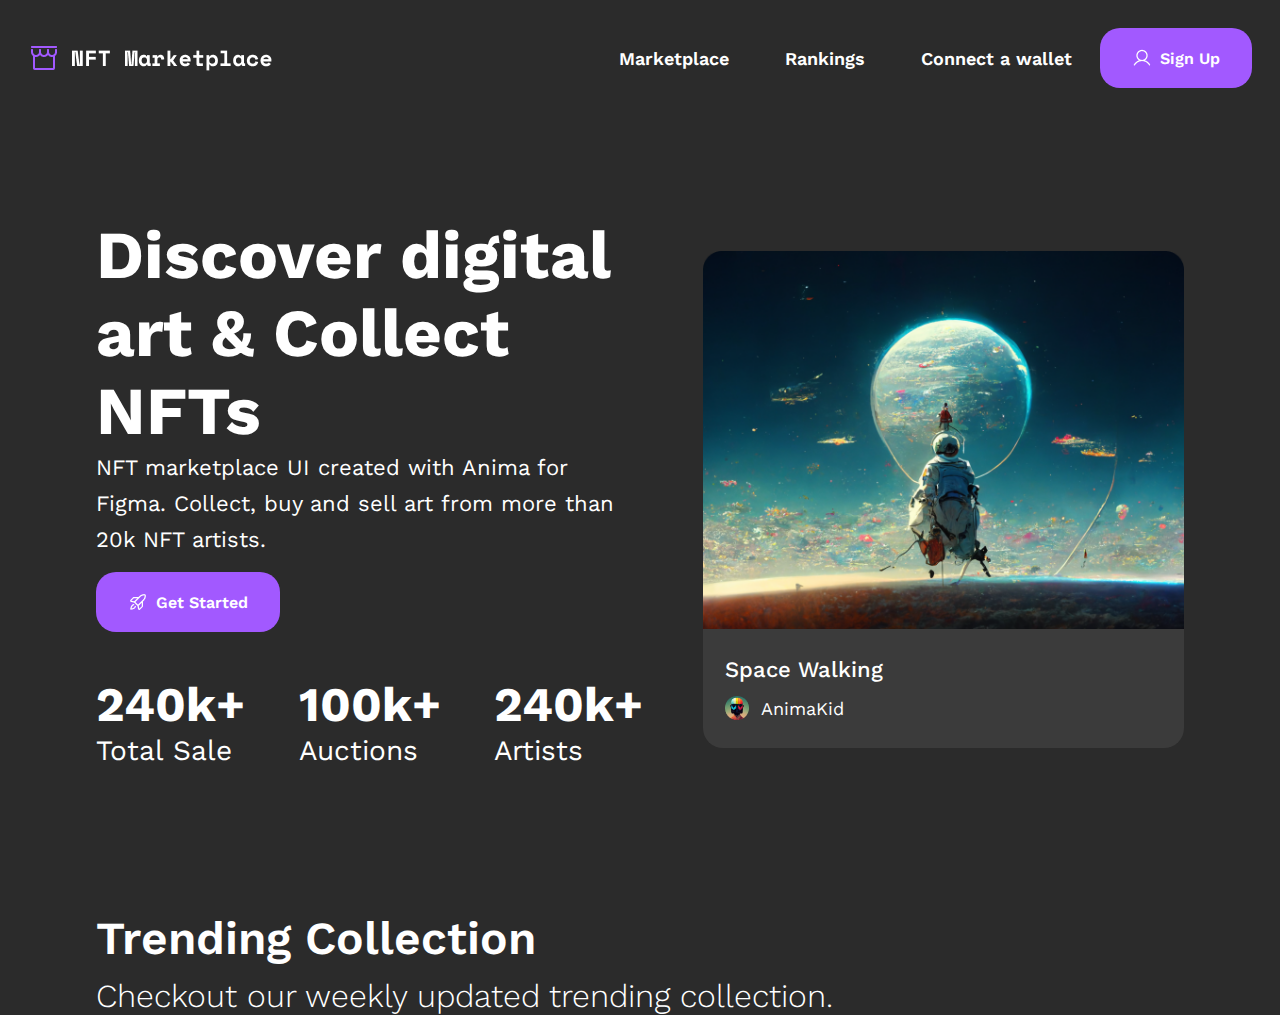
==== index.html @ bef50748 "Add files via upload" ====
<!DOCTYPE html>
<html lang="en">
  <head>
    <meta charset="UTF-8" />
    <meta name="viewport" content="width=device-width, initial-scale=1.0" />
    <link rel="stylesheet" href="style.css" />
    <title>MintMarket</title>
  </head>
  <body>
    <header class="header">
      <img src="./assets/logo.png" alt="logo" />

      <nav>
        <ul>
          <li>Marketplace</li>
          <li>Rankings</li>
          <li>Connect a wallet</li>
          <button><img src="./assets/User.png" alt="" /> Sign Up</button>
        </ul>
      </nav>
    </header>

    <main>
      <section>
        <div class="hero">
          <div class="left">
            <h1>Discover digital art & Collect NFTs</h1>
            <p>
              NFT marketplace UI created with Anima for Figma. Collect, buy and
              sell art from more than 20k NFT artists.
            </p>
            <button class="btn">
              <img src="./assets/RocketLaunch.png" alt="RocketLaunch" /> Get
              Started
            </button>

            <div class="hero-info">
              <div>
                <h4 class="count">240k+</h4>
                <p>Total Sale</p>
              </div>
              <div>
                <h4 class="count">100k+</h4>
                <p>Auctions</p>
              </div>
              <div>
                <h4 class="count">240k+</h4>
                <p>Artists</p>
              </div>
            </div>
          </div>
          <div class="right">
            <img src="./assets/hero-home.png" alt="hero-home" />
            <div class="bio">
              <p>Space Walking</p>
              <div>
                <img src="./assets/avatar-hero.png" alt="img-avatar" /> AnimaKid
              </div>
            </div>
          </div>
        </div>
      </section>

<section class="collection">
    <h2>Trending Collection</h2>
    <p>Checkout our weekly updated trending collection.</p>
</section>

    </main>
  </body>
</html>
---- style.css ----
@import url('https://fonts.googleapis.com/css2?family=Work+Sans:ital,wght@0,100..900;1,100..900&display=swap');

:root {
    --pri-color: #A259FF;
    --white-color: #fff;
    --blur-back: #3B3B3B;
}

* {
    margin: 0;
    padding: 0;
    box-sizing: border-box;
    font-family: "Work Sans", sans-serif;
    color: #fff;
}

body {
    background-color: #2B2B2B;
    display: flex;
    align-items: center;
    flex-direction: column;
}

header {
    padding: 28px;
    width: 100%;
    color: white;
    display: flex;
    justify-content: space-between;
}

header img {

    object-fit: contain;
}

header ul {
    width: 100%;
    display: flex;
    align-items: center;
}

header li {
    list-style: none;
    display: inline;
    margin: 0 28px;
    font-size: 18px;
    font-weight: 600;
    cursor: pointer;
    transition: all 0.3s ease;
}

header li:hover {
    color: var(--pri-color);
}

header button {
    background-color: var(--pri-color);
    color: var(--white-color);
    width: 152px;
    height: 60px;
    border: none;
    outline: none;
    border-radius: 20px;
    display: flex;
    justify-content: center;
    align-items: center;
    gap: 8px;
    font-size: 16px;
    font-weight: 600;
    cursor: pointer;
    transition: all 0.3s ease-in;
}

header button:hover {
    background-color: #8933fa;
}

main {
    margin-top: 100px;
    display: flex;
    justify-content: center;
    flex-direction: column;
    align-items: center;
    max-width: 85%;
}

main .hero {
    display: flex;
    justify-content: space-between;
    align-items: center;
    gap: 18px;
    width: 100%;
    margin-bottom: 24px;
}

main .hero .left {
    width: 50%;
}

main .hero .left h1 {
    font-size: 67px;
}

main .hero .left p {
    font-size: 22px;
    line-height: 36px;
    margin-bottom: 14px;
    font-weight: 400;
}

main .hero .left .hero-info {
    margin-top: 44px;
    display: flex;
    justify-content: start;
    gap: 10%;
}

main .hero .left .hero-info .count {
    font-size: 48px;
}

main .hero .left .hero-info p {
    font-size: 28px;
}

main .hero .right {
    width: 50%;
    display: flex;
    align-items: end;
    flex-direction: column;
}

main .hero .right .bio {
    gap: 12px;
    font-size: 22px;
    font-weight: 500;
    background-color: var(--blur-back);
    width: 90%;
    padding: 28px 22px;
    border-bottom-left-radius: 20px;
    border-bottom-right-radius: 20px;
    height: fit-content;
}

main .hero .right .bio div {
    margin-top: 14px;
    display: flex;
    align-items: center;
    gap: 12px;
    font-size: 18px;
    font-weight: normal;
}

main .hero .right .bio div img {
    width: 24px;
}

main .hero .right img {
    width: 90%;
}


.collection {
    margin-top: 6.5rem;
    text-align: start;
    width: 100%;
}

.collection h2 {
    font-size: 46px;
    margin-bottom: 12px;
    font-weight: 600;
}

.collection p {
    font-size: 32px;
    font-weight: 300;
}

/* common  */

.btn {
    background-color: var(--pri-color);
    color: var(--white-color);
    font-size: 16px;
    font-weight: 600;
    width: 184px;
    height: 60px;
    border: none;
    outline: none;
    border-radius: 20px;
    display: flex;
    justify-content: center;
    align-items: center;
    gap: 8px;
    cursor: pointer;
    transition: all 0.3s ease;
}

.btn:hover {
    background-color: #8933fa;
    scale: 1.1;
}
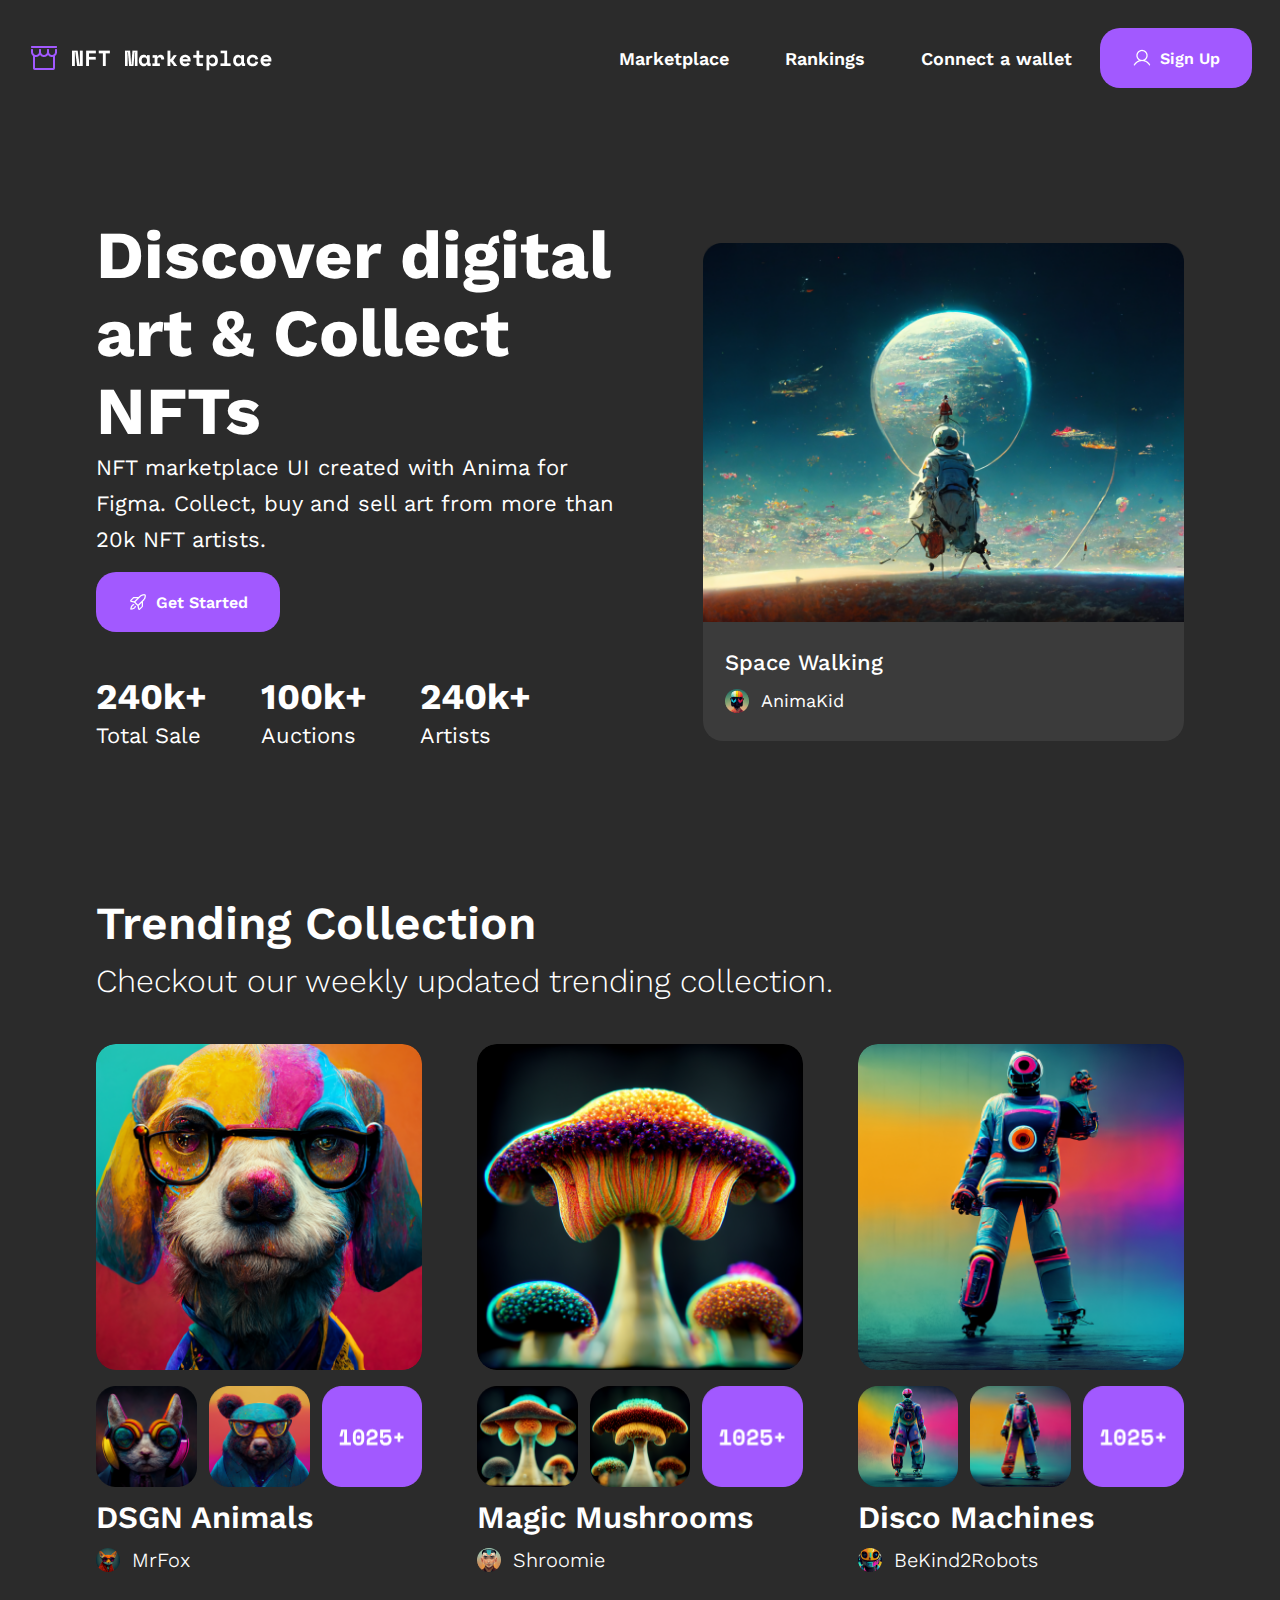
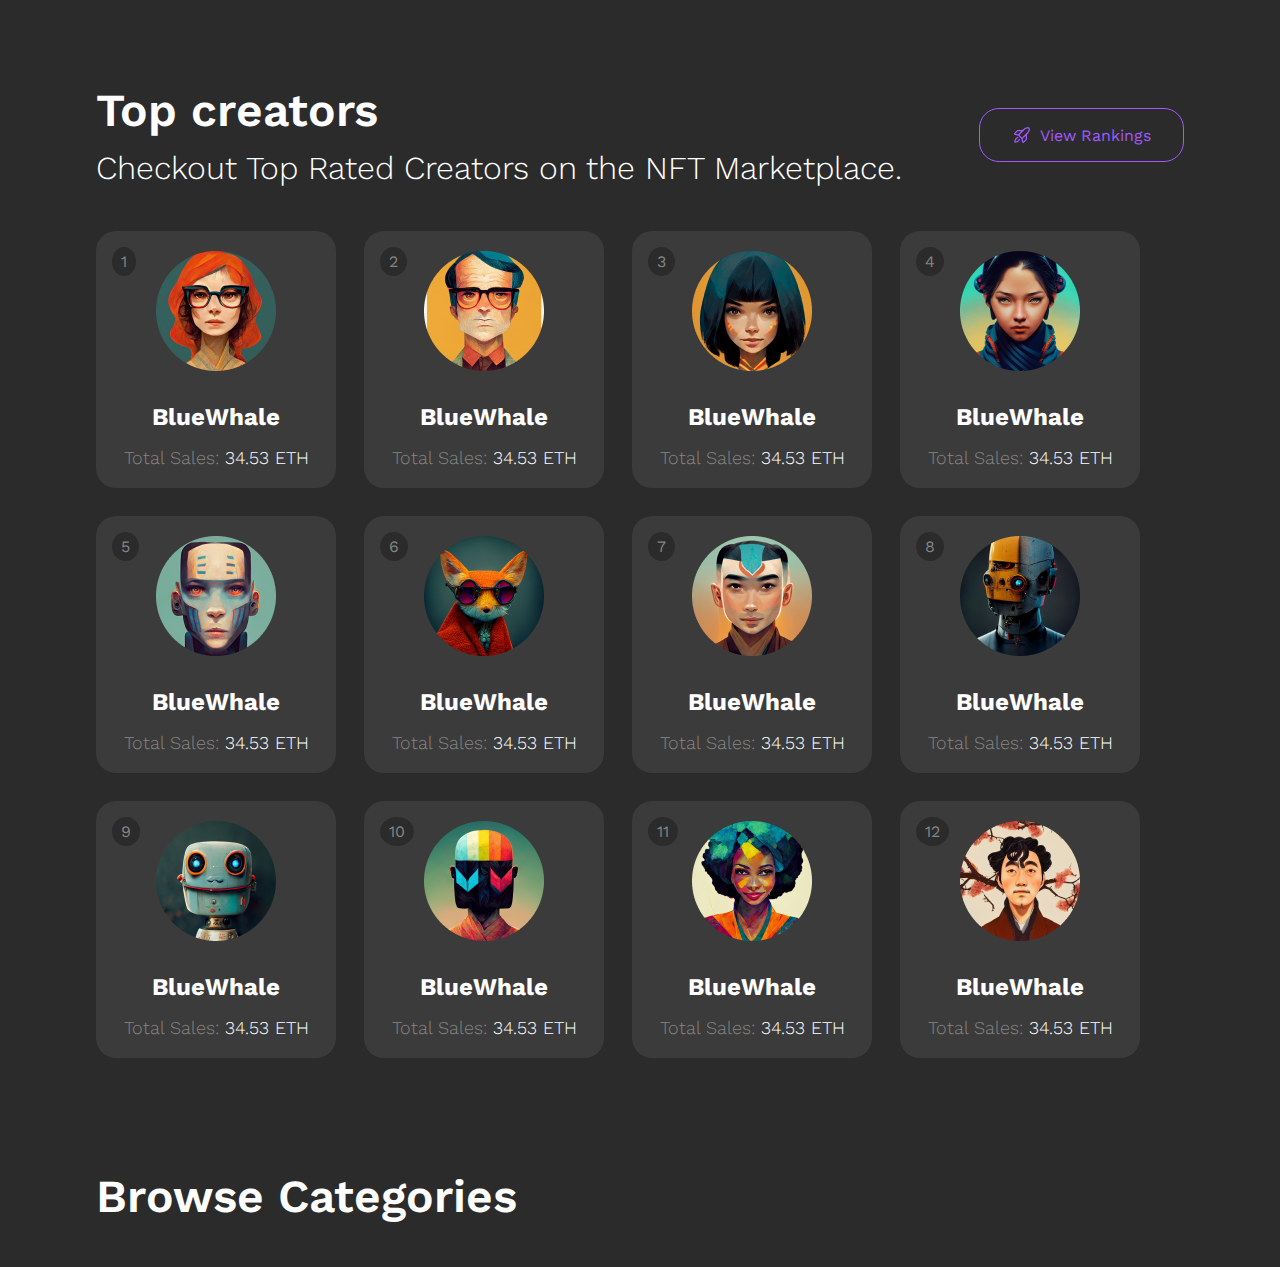
==== commit 5a93eb0b: "add js" ====
--- a/index.html
+++ b/index.html
@@ -1,71 +1,165 @@
 <!DOCTYPE html>
 <html lang="en">
-  <head>
-    <meta charset="UTF-8" />
-    <meta name="viewport" content="width=device-width, initial-scale=1.0" />
-    <link rel="stylesheet" href="style.css" />
-    <title>MintMarket</title>
-  </head>
-  <body>
-    <header class="header">
-      <img src="./assets/logo.png" alt="logo" />
 
-      <nav>
-        <ul>
-          <li>Marketplace</li>
-          <li>Rankings</li>
-          <li>Connect a wallet</li>
-          <button><img src="./assets/User.png" alt="" /> Sign Up</button>
-        </ul>
-      </nav>
-    </header>
+<head>
+  <meta charset="UTF-8" />
+  <meta name="viewport" content="width=device-width, initial-scale=1.0" />
+  <link rel="stylesheet" href="style.css" />
+  <title>MintMarket</title>
+</head>
 
-    <main>
-      <section>
-        <div class="hero">
-          <div class="left">
-            <h1>Discover digital art & Collect NFTs</h1>
-            <p>
-              NFT marketplace UI created with Anima for Figma. Collect, buy and
-              sell art from more than 20k NFT artists.
-            </p>
-            <button class="btn">
-              <img src="./assets/RocketLaunch.png" alt="RocketLaunch" /> Get
-              Started
-            </button>
+<body>
+  <header class="header">
+    <img src="./assets/logo.png" alt="logo" />
 
-            <div class="hero-info">
-              <div>
-                <h4 class="count">240k+</h4>
-                <p>Total Sale</p>
-              </div>
-              <div>
-                <h4 class="count">100k+</h4>
-                <p>Auctions</p>
-              </div>
-              <div>
-                <h4 class="count">240k+</h4>
-                <p>Artists</p>
-              </div>
+    <nav>
+      <ul>
+        <li>Marketplace</li>
+        <li>Rankings</li>
+        <li>Connect a wallet</li>
+        <button><img src="./assets/User.png" alt="" /> Sign Up</button>
+      </ul>
+    </nav>
+  </header>
+
+  <main>
+    <section>
+      <div class="hero">
+        <div class="left">
+          <h1>Discover digital art & Collect NFTs</h1>
+          <p>
+            NFT marketplace UI created with Anima for Figma. Collect, buy and
+            sell art from more than 20k NFT artists.
+          </p>
+          <button class="btn">
+            <img src="./assets/RocketLaunch.png" alt="RocketLaunch" /> Get
+            Started
+          </button>
+
+          <div class="hero-info">
+            <div>
+              <h4 class="count">240k+</h4>
+              <p>Total Sale</p>
             </div>
-          </div>
-          <div class="right">
-            <img src="./assets/hero-home.png" alt="hero-home" />
-            <div class="bio">
-              <p>Space Walking</p>
-              <div>
-                <img src="./assets/avatar-hero.png" alt="img-avatar" /> AnimaKid
-              </div>
+            <div>
+              <h4 class="count">100k+</h4>
+              <p>Auctions</p>
+            </div>
+            <div>
+              <h4 class="count">240k+</h4>
+              <p>Artists</p>
             </div>
           </div>
         </div>
-      </section>
+        <div class="right">
+          <img src="./assets/hero-home.png" alt="hero-home" />
+          <div class="bio">
+            <p>Space Walking</p>
+            <div>
+              <img src="./assets/avatar-hero.png" alt="img-avatar" /> AnimaKid
+            </div>
+          </div>
+        </div>
+      </div>
+    </section>
 
-<section class="collection">
-    <h2>Trending Collection</h2>
-    <p>Checkout our weekly updated trending collection.</p>
-</section>
+    <section class="collection">
+      <h2>Trending Collection</h2>
+      <p>Checkout our weekly updated trending collection.</p>
 
-    </main>
-  </body>
-</html>
+      <div class="trending-collections">
+        <div class="myData">
+          <div>
+            <img src="./assets/collection-1.png" alt="collection-1" class="mainImg" />
+          </div>
+          <div class="sub-collection">
+            <img src="./assets/col-1-1.png" alt="" />
+            <img src="./assets/col-1-2.png" alt="" />
+            <img src="./assets/col-1-3.png" alt="" />
+          </div>
+          <div class="creator">
+            <h2>DSGN Animals</h2>
+            <div class="about">
+              <img src="./assets/col-1-avatar.png" alt="col-avatar">
+              <p>MrFox</p>
+            </div>
+          </div>
+        </div>
+        <div class="myData">
+          <div>
+            <img src="./assets/collection-2.png" alt="collection-2" class="mainImg" />
+          </div>
+          <div class="sub-collection">
+            <img src="./assets/col-2-1.png" alt="" />
+            <img src="./assets/col-2-2.png" alt="" />
+            <img src="./assets/col-1-3.png" alt="" />
+          </div>
+          <div class="creator">
+            <h2>Magic Mushrooms</h2>
+            <div class="about">
+              <img src="./assets/col-2-avatar.png" alt="col-avatar">
+              <p>Shroomie</p>
+            </div>
+          </div>
+        </div>
+        <div class="myData">
+          <div>
+            <img src="./assets/collection-3.png" alt="collection-3" class="mainImg" />
+          </div>
+          <div class="sub-collection">
+            <img src="./assets/col-3-1.png" alt="" />
+            <img src="./assets/col-3-2.png" alt="" />
+            <img src="./assets/col-1-3.png" alt="" />
+          </div>
+          <div class="creator">
+            <h2>Disco Machines</h2>
+            <div class="about">
+              <img src="./assets/col-3-avatar.png" alt="col-avatar">
+              <p>BeKind2Robots</p>
+            </div>
+          </div>
+        </div>
+      </div>
+    </section>
+
+
+    <section class="creators">
+      <div class="top">
+        <div class="left">
+          <h2>Top creators</h2>
+          <p>Checkout Top Rated Creators on the NFT Marketplace.</p>
+        </div>
+        <div class="right">
+          <button class="btn-outlined">
+            <img src="./assets/RocketLaunch-oulined.png" alt="outlined-rocket" class="outlined-rocket">
+            <img src="./assets/RocketLaunch.png" alt="RocketLaunch" class="RocketLaunch" />
+            View Rankings</button>
+        </div>
+      </div>
+
+      <div class="top-creators">
+        <!-- <div class="creator">
+    <img src="./assets/creator-1.png" alt="">
+    <div class="info">
+      <h4>BlueWhale</h4>
+      <p><span>Total Sales:</span> 34.53 ETH</p>
+    </div>
+  </div> -->
+      </div>
+
+      </div>
+
+
+    </section>
+
+    <section class="categories">
+      <h2 class="heading">Browse Categories</h2>
+
+    </section>
+
+
+  </main>
+</body>
+<script src="./script.js"></script>
+
+</html>--- a/style.css
+++ b/style.css
@@ -27,6 +27,10 @@
     color: white;
     display: flex;
     justify-content: space-between;
+    position: sticky;
+    top: 0;
+    background-color: #2B2B2B;
+    z-index: 999;
 }
 
 header img {
@@ -82,7 +86,13 @@
     justify-content: center;
     flex-direction: column;
     align-items: center;
-    max-width: 85%;
+    max-width: 75%;
+}
+
+@media screen and (max-width: 1375px) {
+    main {
+        max-width: 85%;
+    }
 }
 
 main .hero {
@@ -116,12 +126,30 @@
     gap: 10%;
 }
 
+@media screen and (max-width: 1375px) {
+    main .hero .left .hero-info {
+        gap: 10%;
+    }
+}
+
 main .hero .left .hero-info .count {
     font-size: 48px;
 }
 
+@media screen and (max-width: 1375px) {
+    main .hero .left .hero-info .count {
+        font-size: 36px;
+    }
+}
+
 main .hero .left .hero-info p {
     font-size: 28px;
+}
+
+@media screen and (max-width: 1375px) {
+    main .hero .left .hero-info p {
+        font-size: 22px;
+    }
 }
 
 main .hero .right {
@@ -201,4 +229,180 @@
 .btn:hover {
     background-color: #8933fa;
     scale: 1.1;
+}
+
+.btn-outlined {
+    background-color: transparent;
+    color: var(--pri-color);
+    border: 1px solid var(--pri-color);
+    outline: none;
+    border-radius: 20px;
+    display: flex;
+    justify-content: center;
+    align-items: center;
+    gap: 8px;
+    cursor: pointer;
+    transition: all 0.3s ease;
+    padding: 16px 32px;
+    font-size: 16px;
+}
+
+.btn-outlined:hover {
+    background-color: var(--pri-color);
+    color: var(--white-color);
+}
+
+.btn-outlined .RocketLaunch {
+    display: none;
+}
+
+.btn-outlined:hover .RocketLaunch {
+    display: inline;
+}
+
+.btn-outlined:hover .outlined-rocket {
+    display: none;
+}
+
+.trending-collections {
+    display: flex;
+    justify-content: center;
+    align-items: center;
+    gap: 5%;
+    margin: 44px 0;
+}
+
+.trending-collections .myData {
+    width: 100%;
+}
+
+.trending-collections .myData .mainImg {
+    width: 100%;
+    border-radius: 20px;
+    cursor: pointer;
+    transition: all 0.3s ease;
+    object-fit: contain;
+}
+
+.trending-collections .myData .sub-collection {
+    margin-top: 12px;
+    display: flex;
+    gap: 12px;
+    width: 100%;
+}
+
+.trending-collections .myData .sub-collection img {
+    width: 100%;
+    cursor: pointer;
+    transition: all 0.3s ease;
+    object-fit: contain;
+}
+
+.trending-collections .myData .creator {
+    margin-top: 12px;
+}
+
+.trending-collections .myData .creator h2 {
+    font-size: 31px;
+    font-weight: 600;
+    cursor: pointer;
+}
+
+.trending-collections .myData .creator .about {
+    display: flex;
+    align-items: center;
+    gap: 12px;
+    margin-top: 12px;
+}
+
+.trending-collections .myData .creator .about p {
+    font-size: 20px;
+    font-weight: 350;
+}
+
+.creators {
+    width: 100%;
+    margin: 67px 0;
+    
+}
+
+.creators .top {
+    display: flex;
+    justify-content: space-between;
+    align-items: center;
+    width: 100%;
+}
+
+
+.creators .top .left h2 {
+    font-size: 46px;
+    margin-bottom: 12px;
+    font-weight: 600;
+}
+
+.creators .top .left p {
+    font-size: 32px;
+    font-weight: 300;
+}
+
+.top-creators {
+    display: flex;
+    justify-content: start;
+    align-items: center;
+    flex-wrap: wrap;
+    gap: 28px;
+    margin-top: 44px;
+    width: 100%;
+}
+
+.top-creators .creator{
+    position: relative;
+}
+
+.top-creators .creator .rank{
+    position: absolute;
+    top: 16px;
+    z-index: 10;
+    left: 16px;
+    padding: 5px 9px;
+    border-radius: 50%;
+    background: #2B2B2B;
+    color: #858584;
+}
+
+.top-creators .creator {
+    display: flex;
+    flex-direction: column;
+    align-items: center;
+    gap: 22px;
+    background-color: var(--blur-back);
+    padding: 20px;
+    border-radius: 20px;
+    width: 240px;
+    text-align: center;
+}
+
+.top-creators .creator .info h4 {
+    margin: 10px 0;
+    font-size: 24px;
+}
+
+.top-creators .creator .info p {
+    font-size: 18px;
+    font-weight: 300;
+    margin-top: 16px;
+}
+
+.top-creators .creator .info p span{
+    color: #858584;
+}
+
+.categories{
+    width: 100%;
+}
+
+.heading{
+    font-size: 46px;
+    font-weight: 600;
+    margin: 44px 0;
 }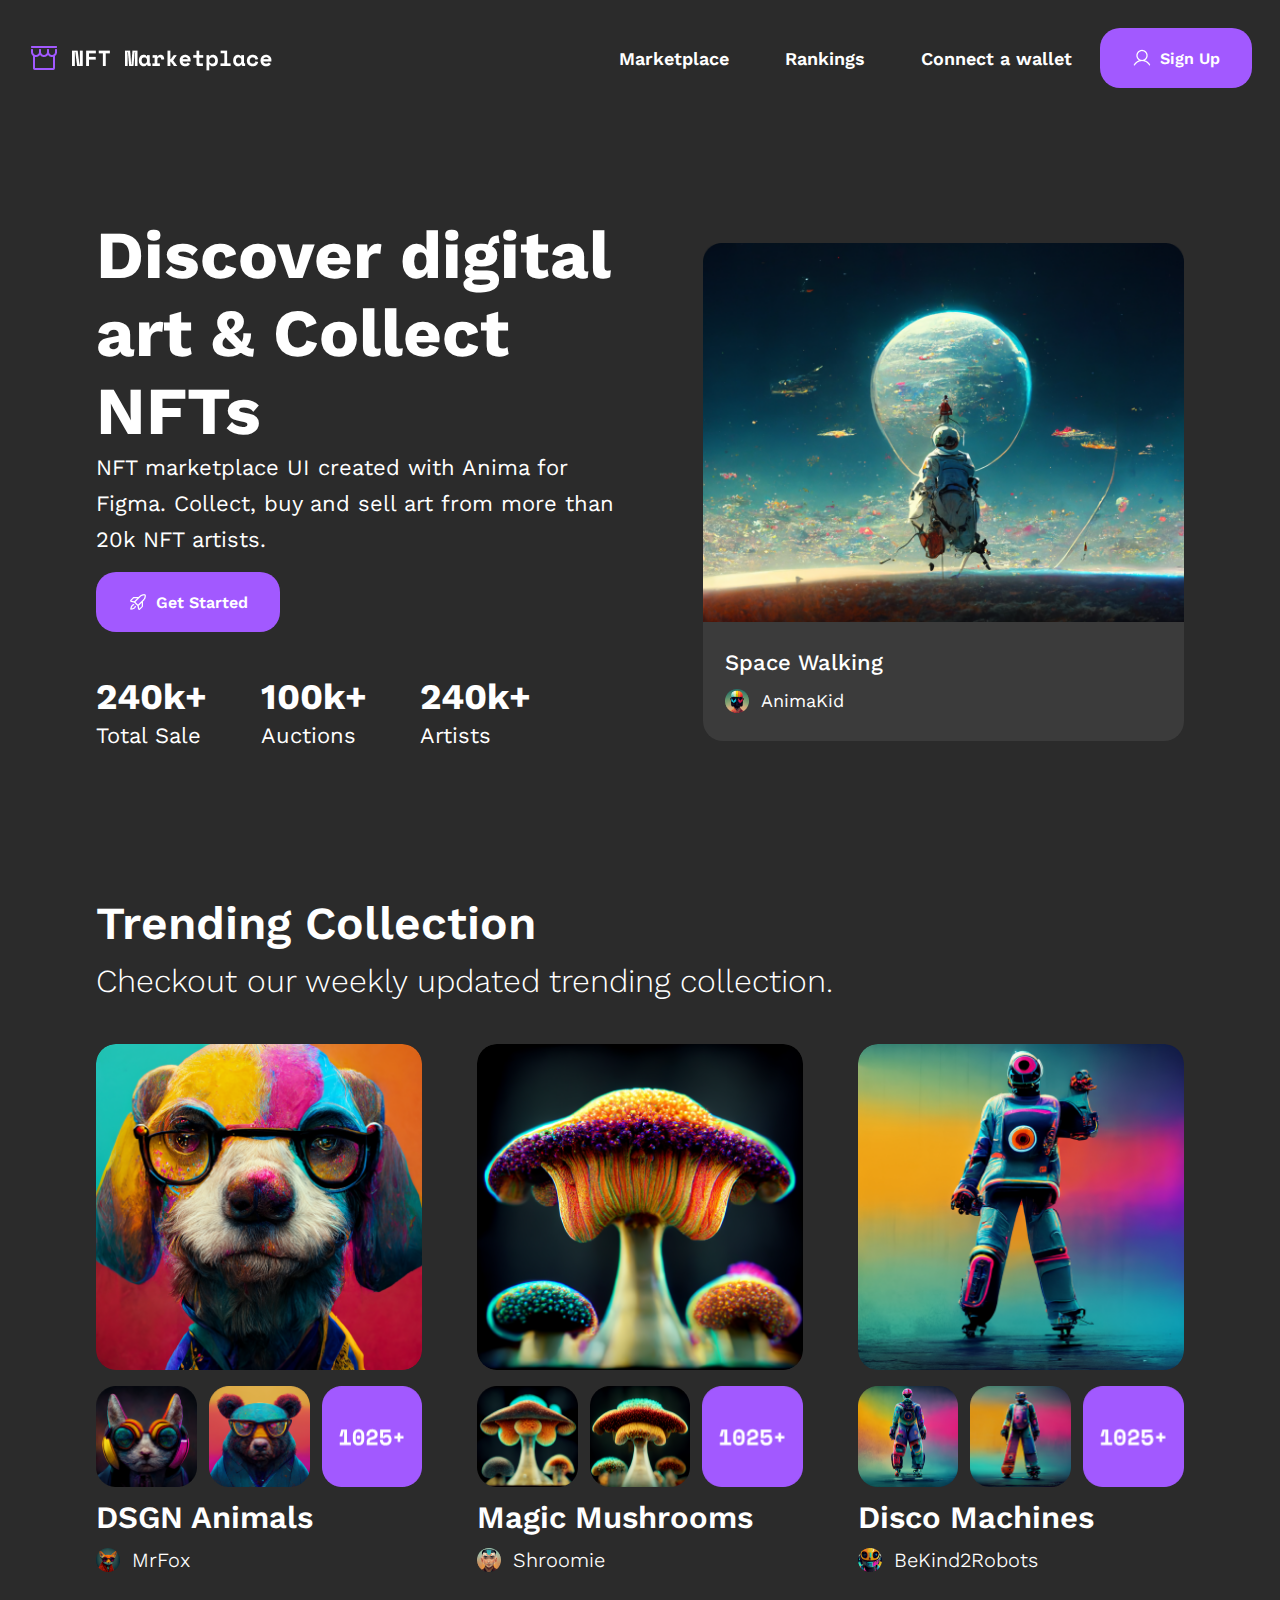
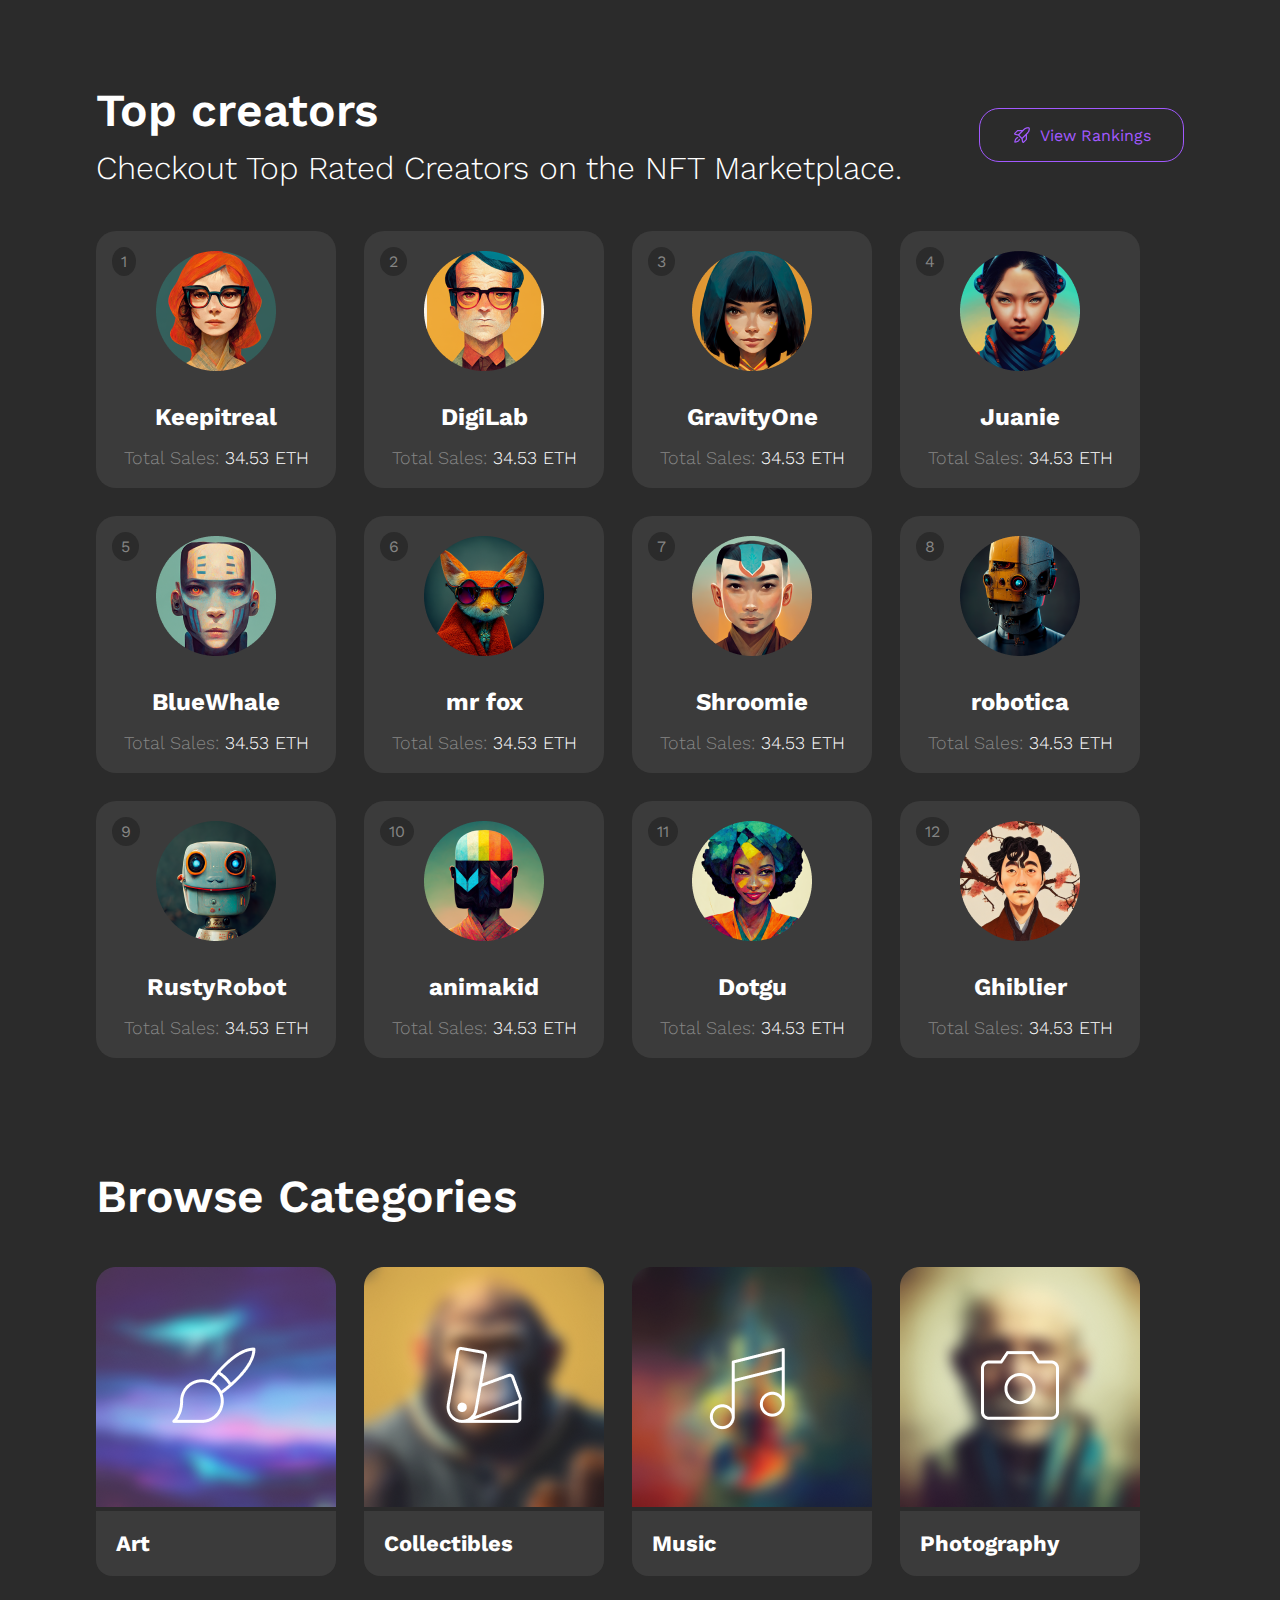
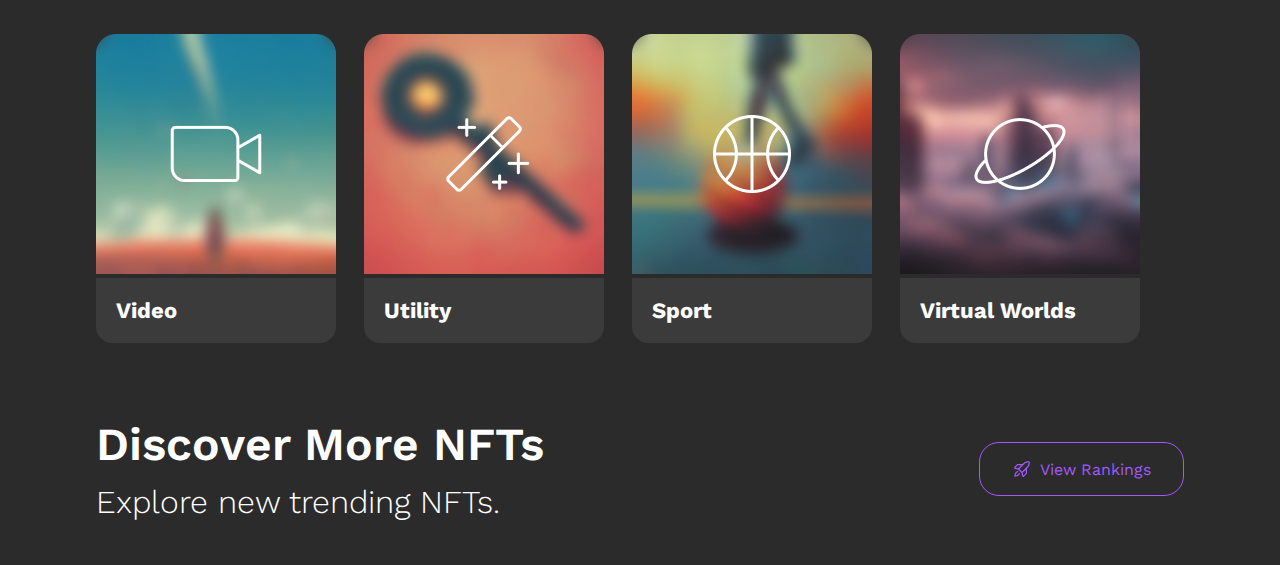
==== commit def15770: "Update index.html" ====
--- a/index.html
+++ b/index.html
@@ -154,7 +154,24 @@
 
     <section class="categories">
       <h2 class="heading">Browse Categories</h2>
+      <div class="cat-data">
+      </div>
 
+    </section>
+
+    <section class="discover-nfts">
+      <div class="top">
+        <div class="left">
+          <h2>Discover More NFTs</h2>
+          <p>Explore new trending NFTs.</p>
+        </div>
+        <div class="right">
+          <button class="btn-outlined">
+            <img src="./assets/RocketLaunch-oulined.png" alt="outlined-rocket" class="outlined-rocket">
+            <img src="./assets/RocketLaunch.png" alt="RocketLaunch" class="RocketLaunch" />
+            View Rankings</button>
+        </div>
+      </div>
     </section>
 
 
@@ -162,4 +179,4 @@
 </body>
 <script src="./script.js"></script>
 
-</html>+</html>
--- a/style.css
+++ b/style.css
@@ -323,7 +323,7 @@
 .creators {
     width: 100%;
     margin: 67px 0;
-    
+
 }
 
 .creators .top {
@@ -355,11 +355,11 @@
     width: 100%;
 }
 
-.top-creators .creator{
+.top-creators .creator {
     position: relative;
 }
 
-.top-creators .creator .rank{
+.top-creators .creator .rank {
     position: absolute;
     top: 16px;
     z-index: 10;
@@ -393,16 +393,73 @@
     margin-top: 16px;
 }
 
-.top-creators .creator .info p span{
+.top-creators .creator .info p span {
     color: #858584;
 }
 
-.categories{
-    width: 100%;
-}
-
-.heading{
+.categories {
+    width: 100%;
+}
+
+.heading {
     font-size: 46px;
     font-weight: 600;
     margin: 44px 0;
-}+}
+
+.categories .cat-data {
+    display: flex;
+    gap: 28px;
+    flex-wrap: wrap;
+    justify-content: flex-start;
+}
+
+.categories .cat-data .cat {
+    width: 240px;
+    margin-bottom: 30px;
+}
+
+.categories .cat-data .cat img {
+    object-fit: contain;
+    width: 100%;
+    margin: 0;
+
+}
+
+.categories .cat-data .cat .about {
+    width: 100%;
+    background-color: var(--blur-back);
+    padding: 20px;
+    margin: 0;
+    border-bottom-right-radius: 16px;
+    border-bottom-left-radius: 16px;
+}
+
+.categories .cat-data .cat .about h4 {
+    font-size: 22px;
+}
+
+.discover-nfts{
+    width: 100%;
+    margin: 44px 0;
+}
+
+.discover-nfts .top {
+    display: flex;
+    justify-content: space-between;
+    align-items: center;
+    gap: 16px;
+    width: 100%;
+}
+
+
+.discover-nfts .top .left h2 {
+    font-size: 46px;
+    margin-bottom: 12px;
+    font-weight: 600;
+}
+
+.discover-nfts .top .left p {
+    font-size: 32px;
+    font-weight: 300;
+}
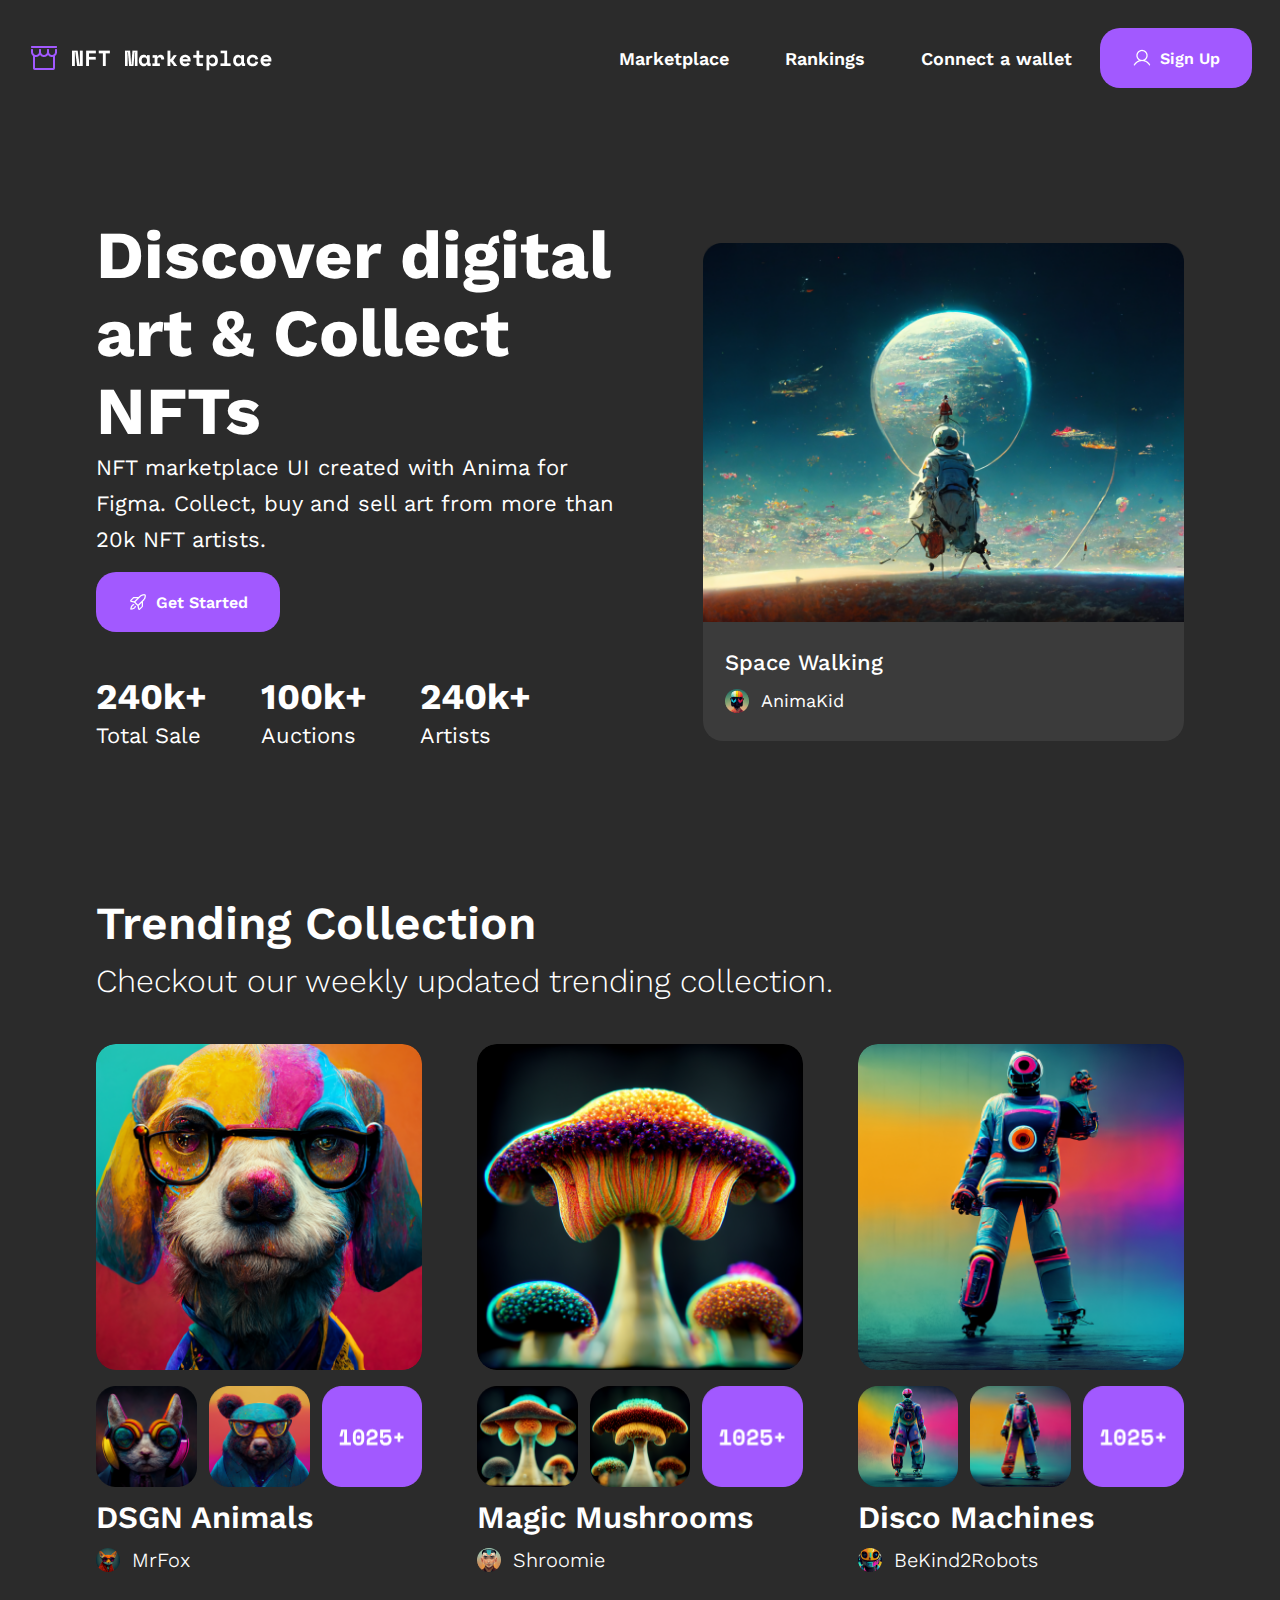
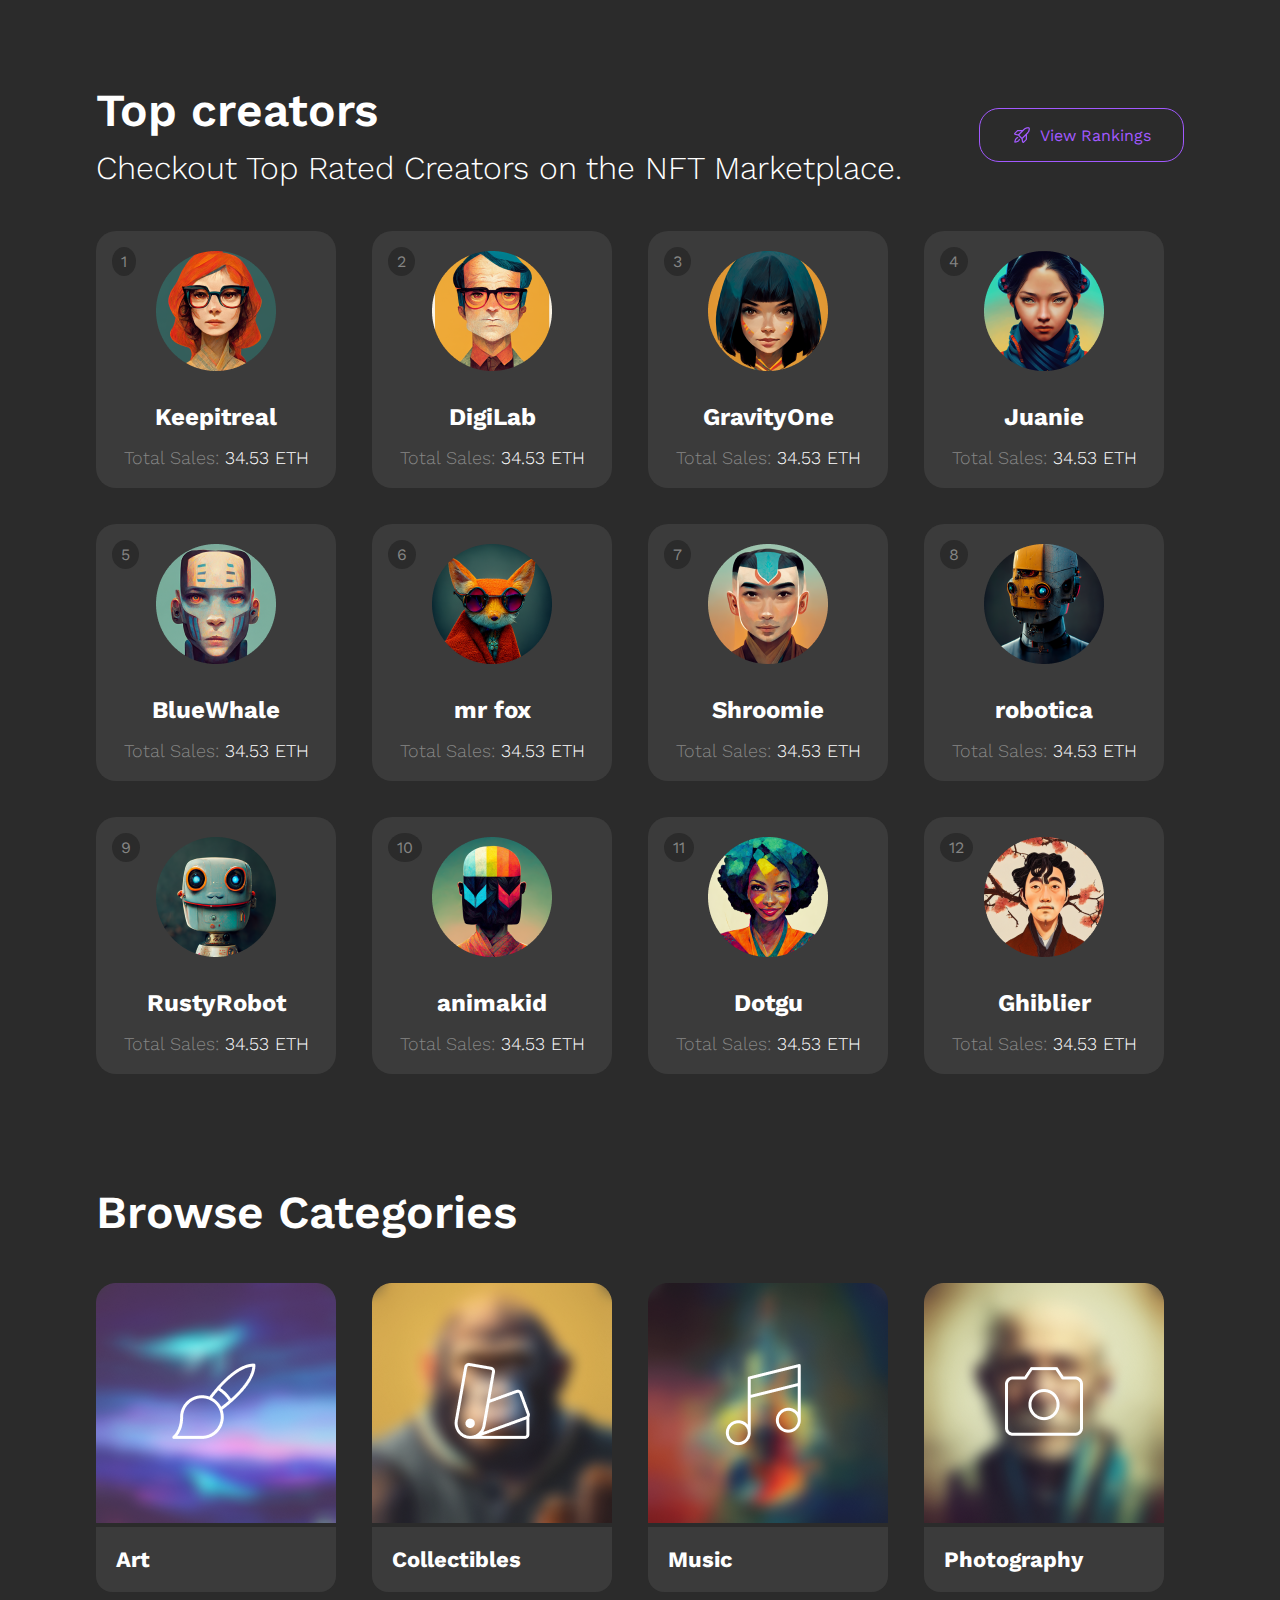
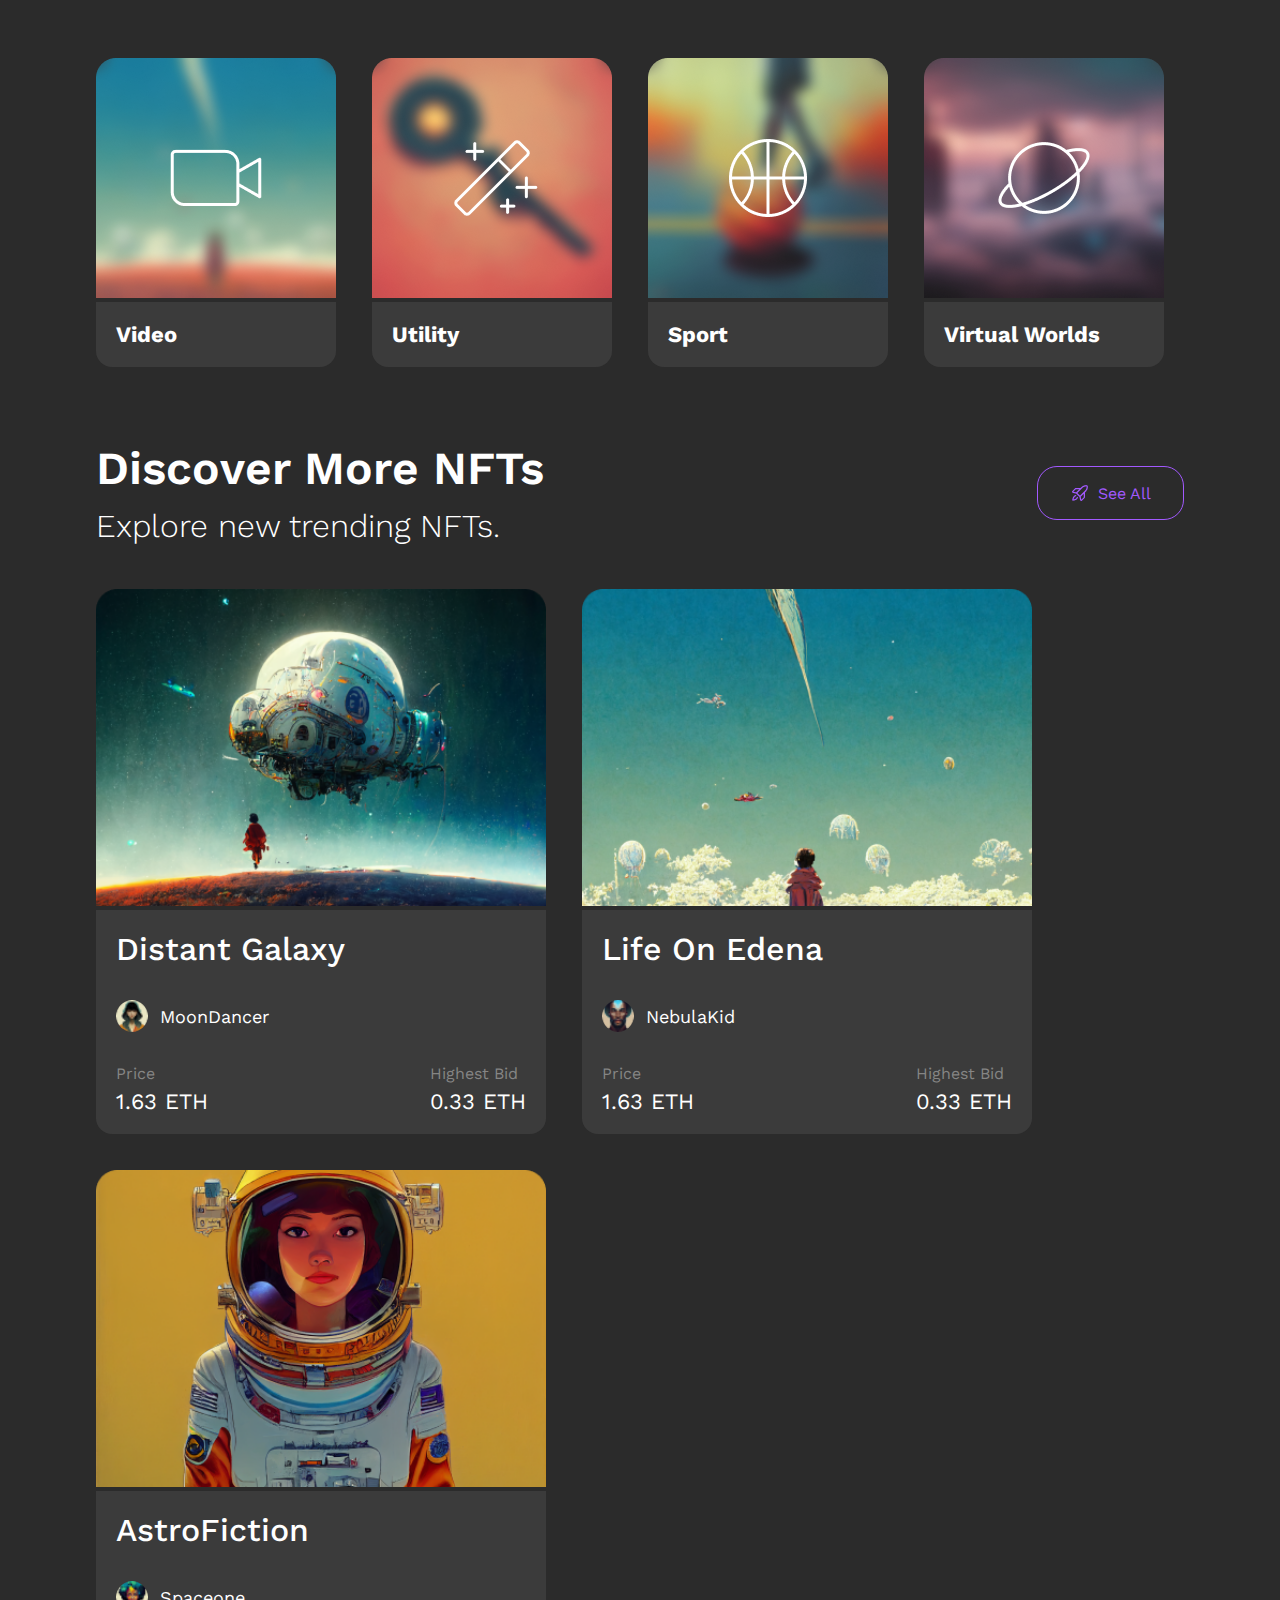
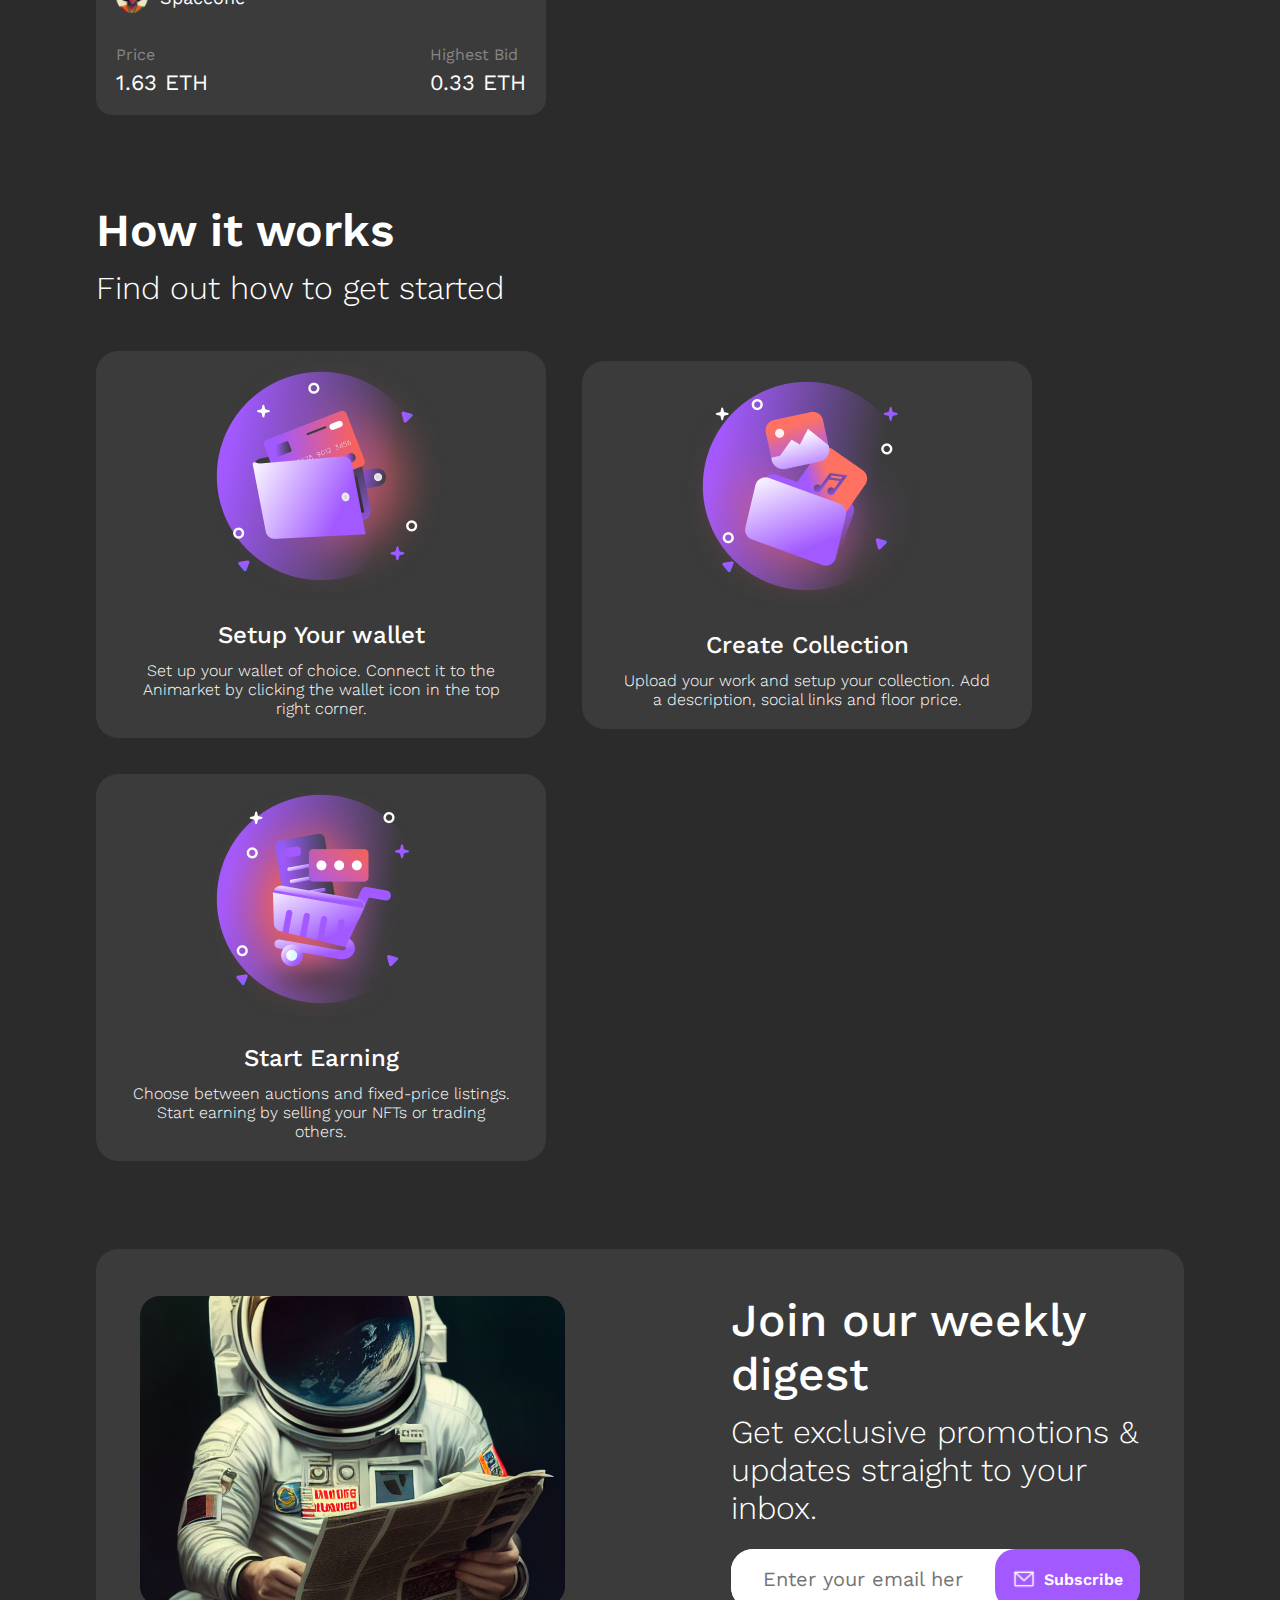
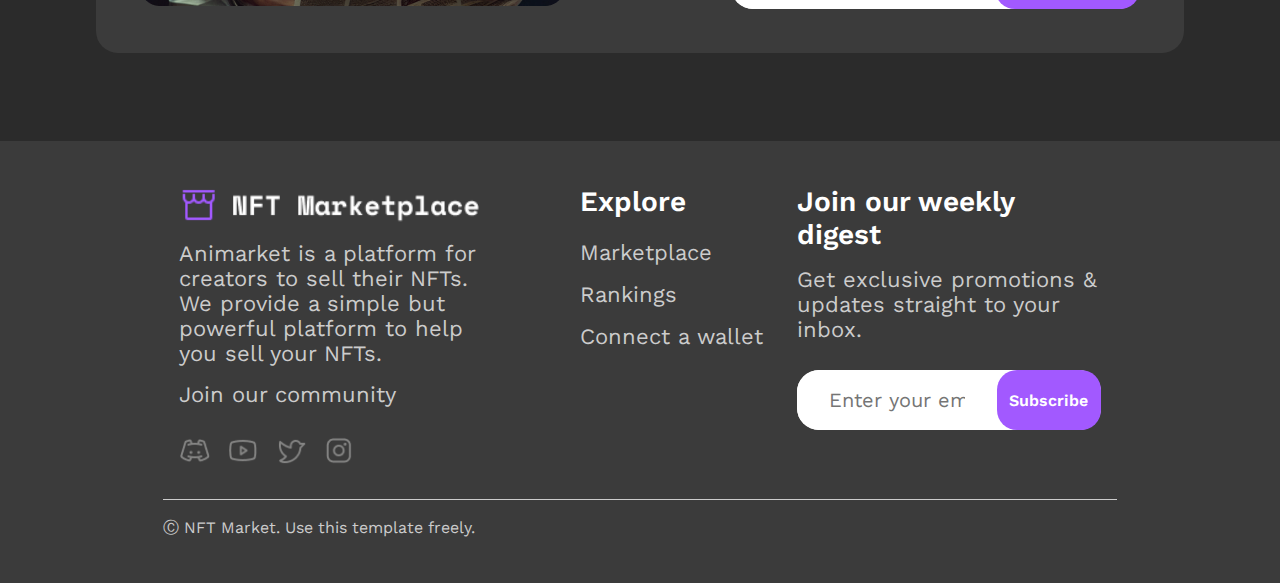
==== commit 922aebb0: "homepage ready" ====
--- a/index.html
+++ b/index.html
@@ -169,14 +169,177 @@
           <button class="btn-outlined">
             <img src="./assets/RocketLaunch-oulined.png" alt="outlined-rocket" class="outlined-rocket">
             <img src="./assets/RocketLaunch.png" alt="RocketLaunch" class="RocketLaunch" />
-            View Rankings</button>
-        </div>
-      </div>
-    </section>
-
-
+            See All</button>
+        </div>
+      </div>
+
+      <div class="content">
+
+        <div class="card">
+          <img src="./assets/discover-1.png" alt="discover-1">
+          <div class="info">
+            <h4>Distant Galaxy</h4>
+            <div class="about">
+              <img src="./assets/discover-avatar-1.png" alt="discover-avatar-1">
+              <p>MoonDancer</p>
+            </div>
+            <div class="price">
+              <div>
+                <p class="priceHeading">Price</p>
+                <p class="priceInfo">1.63 ETH</p>
+              </div>
+
+              <div>
+                <p class="priceHeading">Highest Bid</p>
+                <p class="priceInfo">0.33 ETH</p>
+              </div>
+            </div>
+          </div>
+        </div>
+
+
+        <div class="card">
+          <img src="./assets/discover-2.png" alt="discover-2">
+          <div class="info">
+            <h4>Life On Edena</h4>
+            <div class="about">
+              <img src="./assets/discover-avatar-3.png" alt="discover-avatar-3">
+              <p>NebulaKid</p>
+            </div>
+            <div class="price">
+              <div>
+                <p class="priceHeading">Price</p>
+                <p class="priceInfo">1.63 ETH</p>
+              </div>
+
+              <div>
+                <p class="priceHeading">Highest Bid</p>
+                <p class="priceInfo">0.33 ETH</p>
+              </div>
+            </div>
+          </div>
+        </div>
+
+        <div class="card">
+          <img src="./assets/discover-3.png" alt="discover-3">
+          <div class="info">
+            <h4>AstroFiction</h4>
+            <div class="about">
+              <img src="./assets/discover-avatar-2.png" alt="discover-avatar-2">
+              <p>Spaceone</p>
+            </div>
+            <div class="price">
+              <div>
+                <p class="priceHeading">Price</p>
+                <p class="priceInfo">1.63 ETH</p>
+              </div>
+
+              <div>
+                <p class="priceHeading">Highest Bid</p>
+                <p class="priceInfo">0.33 ETH</p>
+              </div>
+            </div>
+          </div>
+        </div>
+
+      </div>
+
+
+    </section>
+
+
+    <section class="how-works">
+      <h2>How it works</h2>
+      <p>Find out how to get started</p>
+
+
+      <div class="content">
+        <div class="card">
+          <img src="./assets/how-works-1.png" alt="how-works-1">
+          <div class="info">
+            <h4>Setup Your wallet</h4>
+            <p>Set up your wallet of choice. Connect it to the Animarket by clicking the wallet icon in the top right
+              corner.</p>
+          </div>
+        </div>
+        <div class="card">
+          <img src="./assets/how-works-2.png" alt="how-works-1">
+          <div class="info">
+            <h4>Create Collection</h4>
+            <p>Upload your work and setup your collection. Add a description, social links and floor price.</p>
+          </div>
+        </div>
+        <div class="card">
+          <img src="./assets/how-works-3.png" alt="how-works-1">
+          <div class="info">
+            <h4>Start Earning</h4>
+            <p>Choose between auctions and fixed-price listings. Start earning by selling your NFTs or trading others.
+            </p>
+          </div>
+        </div>
+      </div>
+
+    </section>
+
+
+    <section class="join-us">
+      <img src="./assets/astronaut.png" alt="">
+      <div>
+        <h1>Join our weekly digest</h1>
+        <p>Get exclusive promotions & updates straight to your inbox.</p>
+        <form>
+          <input type="text" name="" id="" placeholder="Enter your email here" required>
+          <button class="btn"> <img src="./assets//EnvelopeSimple.png" alt="">Subscribe</button>
+        </form>
+      </div>
+    </section>
+  
   </main>
+  <footer>
+
+    <div class="top">
+      <div class="first">
+        <img src="./assets/logo.png" alt="logo">
+        <p>Animarket is a platform for creators to sell their NFTs. We provide a simple but powerful platform to
+          help you sell your NFTs.</p>
+  
+        <h5>Join our community</h5>
+  
+        <div class="social">
+          <img src="./assets/DiscordLogo.png" alt="instagram">
+          <img src="./assets/YoutubeLogo.png" alt="facebook">
+          <img src="./assets/TwitterLogo.png" alt="twitter">
+          <img src="./assets/InstagramLogo.png" alt="linkedin">
+        </div>
+      </div>
+      <div class="second">
+        <h5>Explore</h5>
+        <ul>
+          <li>Marketplace</li>
+          <li>Rankings</li>
+          <li>Connect a wallet</li>
+        </ul>
+      </div>
+
+      <div class="third">
+        <h5>Join our weekly digest</h5>
+        <p>Get exclusive promotions & updates straight to your inbox.</p>
+        <form>
+          <input type="text" name="" id="" placeholder="Enter your email here" required>
+          <button class="btn">Subscribe</button>
+        </form>
+      </div>
+    </div>
+
+    <div class="bottom">
+      Ⓒ NFT Market. Use this template freely.
+    </div>
+
+    </div>
+
+
+  </footer>
 </body>
 <script src="./script.js"></script>
 
-</html>
+</html>--- a/style.css
+++ b/style.css
@@ -12,6 +12,18 @@
     box-sizing: border-box;
     font-family: "Work Sans", sans-serif;
     color: #fff;
+}
+
+::-webkit-scrollbar {
+    width: 8px;
+    height: 8px;
+    background-color: #3B3B3B;
+    border-radius: 8px;
+}
+
+::-webkit-scrollbar-thumb {
+    background-color: var(--pri-color);
+    border-radius: 8px;
 }
 
 body {
@@ -350,7 +362,7 @@
     justify-content: start;
     align-items: center;
     flex-wrap: wrap;
-    gap: 28px;
+    gap: 36px;
     margin-top: 44px;
     width: 100%;
 }
@@ -409,7 +421,7 @@
 
 .categories .cat-data {
     display: flex;
-    gap: 28px;
+    gap: 36px;
     flex-wrap: wrap;
     justify-content: flex-start;
 }
@@ -417,6 +429,11 @@
 .categories .cat-data .cat {
     width: 240px;
     margin-bottom: 30px;
+    transition: all 0.3s ease;
+}
+
+.categories .cat-data .cat:hover {
+    transform: scale(1.1);
 }
 
 .categories .cat-data .cat img {
@@ -463,3 +480,351 @@
     font-size: 32px;
     font-weight: 300;
 }
+
+
+.discover-nfts .content {
+    display: flex;
+    justify-content: flex-start;
+    align-items: center;
+    flex-wrap: wrap;
+    gap: 36px;
+    margin-top: 44px;
+    width: 100%;
+}
+
+.discover-nfts .content .card {
+    width: 450px;
+    transition: all 0.3s ease;
+    cursor: pointer;
+}
+
+.discover-nfts .content .card:hover {
+    transform: scale(1.1);
+}
+
+.discover-nfts .content .card img {
+    object-fit: cover;
+    width: 100%;
+    margin: 0;
+}
+
+.discover-nfts .content .card .info {
+    width: 100%;
+    background-color: var(--blur-back);
+    padding: 20px;
+    margin: 0;
+    border-bottom-right-radius: 16px;
+    border-bottom-left-radius: 16px;
+}
+
+
+.discover-nfts .content .card .info h4 {
+    font-size: 32px;
+    font-weight: 500;
+}
+
+.discover-nfts .content .card .info .about {
+    display: flex;
+    align-items: center;
+    margin: 32px 0;
+    gap: 12px;
+    font-size: 18px;
+}
+
+.discover-nfts .content .card .info .about img{
+    width: 32px;
+    height: 32px;
+    border-radius: 50%;
+    object-fit: cover;
+}
+
+.discover-nfts .content .card .info .price{
+    display: flex;
+    justify-content: space-between;
+    align-items: center;
+    font-size: 22px;
+    font-weight: 500;
+}
+
+.discover-nfts .content .card .info .price div .priceHeading{
+    font-size: 16px;
+    font-weight: 400;
+    color: #858584;
+}
+
+.discover-nfts .content .card .info .price div .priceInfo{
+        font-size: 22px;
+        margin-top: 6px;
+        font-weight: 400;
+}
+.how-works{
+    width: 100%;
+    margin: 44px 0;
+}
+
+.how-works h2 {
+    font-size: 46px;
+    margin-bottom: 12px;
+    font-weight: 600;
+}
+
+.how-works p {
+    font-size: 32px;
+    font-weight: 300;
+}
+
+
+.how-works .content {
+    display: flex;
+    justify-content: flex-start;
+    align-items: center;
+    flex-wrap: wrap;
+    gap: 36px;
+    margin-top: 44px;
+    width: 100%;
+}
+
+.how-works .content .card {
+    width: 450px;
+    transition: all 0.3s ease;
+    cursor: pointer;
+    background-color: var(--blur-back);
+    border-radius: 22px;
+    display: flex;
+    flex-direction: column;
+    justify-content: center;
+    align-items: center;
+    text-align: center;
+}
+
+.how-works .content .card img {
+    object-fit: contain;
+    width: 250px;
+    height: 250px;    
+}
+
+.how-works .content .card .info {
+    width: 100%;
+    padding: 20px;
+    margin: 0;
+}
+
+.how-works .content .card .info h4 {
+    font-size: 24px;
+    font-weight: 500;
+}
+
+.how-works .content .card .info p {
+    font-size: 16px;
+    font-weight: 300;
+    margin-top: 12px;
+    padding: 0 16px;
+}
+
+.join-us{
+    background-color: var(--blur-back);
+    padding: 44px;
+    border-radius: 22px;
+    width: 100%;
+    margin: 44px 0;
+    display: flex;
+    justify-content: start;
+    align-items: center;
+    gap: 166px;
+}
+
+.join-us div h1{
+    font-size: 46px;
+    font-weight: 500;
+}
+
+.join-us div p{
+    font-size: 32px;
+    font-weight: 300;
+    margin: 12px 0;
+}
+
+.join-us form{
+    margin-top: 22px;
+    display: flex;
+    width: 100%;
+    max-width: 600px;
+    background-color: var(--white-color);
+    border-radius: 22px;
+}
+
+
+.join-us form input{
+    width: 100%;
+    border-radius: 22px;
+    color: #2B2B2B;
+    border: none;
+    outline: none;
+    font-size: 20px;
+    font-weight: normal;
+    background-color: var(--white-color);
+    padding: 0 32px;
+}
+
+.join-us form button{
+    width: 250px;
+}
+
+.join-us form button img{
+    object-fit: contain;
+    width: 24px;
+    height: auto;
+}
+
+
+footer {
+    width: 100%;
+    margin-top: 44px;
+    background-color: var(--blur-back);
+    padding: 44px;
+    display: flex;
+    align-items: center;
+    flex-direction: column;
+}
+
+footer .top {
+    width: 80%;
+    padding: 0 16px;
+    display: flex;
+    justify-content: space-between;
+    color: #858584;
+}
+
+footer .top .first {
+    display: flex;
+    flex-direction: column;
+    gap: 16px;
+    font-size: 24px;
+    color: #858584;
+    width: 33%;
+
+}
+
+footer .top .first h5 {
+    font-size: 22px;
+    font-weight: normal;
+    color: #cccccc;
+}
+
+footer .top .first p {
+    font-size: 22px;
+    font-weight: normal;
+    color: #cccccc;
+}
+
+footer .top .first img {
+    width: 300px;
+    height: auto;
+    object-fit: contain;
+}
+
+footer .top .first .social {
+    display: flex;
+    gap: 16px;
+    margin-top: 12px;
+    cursor: pointer;
+}
+
+footer .top .first .social img {
+    width: 32px;
+    height: 32px;
+    object-fit: contain;
+}
+
+footer .top .second {
+    display: flex;
+    flex-direction: column;
+    padding-left: 10%;
+    gap: 16px;
+    font-size: 24px;
+    color: #858584;
+    width: 33%;
+}
+
+footer .top .second h5 {
+    font-size: 28px;
+    font-weight: 600;
+    color: #fff;
+}
+
+footer .top .second ul {
+    margin-top: 6px;
+    display: flex;
+    flex-direction: column;
+    gap: 16px;
+}
+
+footer .top .second ul li {
+    font-size: 22px;
+    font-weight: normal;
+    list-style-type: none;
+    color: #cccccc;
+    cursor: pointer;
+    border-bottom: 1px solid transparent;
+    width: fit-content;
+    transition: all 0.3s ease;
+}
+
+footer .top .second ul li:hover {
+    color: #fff;
+    border-bottom: 1px solid var(--pri-color);
+}
+
+footer .top .third {
+    display: flex;
+    flex-direction: column;
+    gap: 16px;
+    font-size: 24px;
+    color: #858584;
+    width: 33%;
+}   
+
+footer .top .third h5 {
+    font-size: 28px;
+    font-weight: 600;
+    color: #fff;
+}
+
+footer .top .third p {
+    font-size: 22px;
+    font-weight: normal;
+    color: #cccccc;
+}
+
+footer .top .third form {
+    margin-top: 12px;
+    display: flex;
+    width: 100%;
+    max-width: 600px;
+    background-color: var(--white-color);
+    border-radius: 22px;
+}
+
+
+footer .top .third form input{
+    width: 100%;
+    border-radius: 22px;
+    color: #2B2B2B;
+    border: none;
+    outline: none;
+    font-size: 20px;
+    font-weight: normal;
+    background-color: var(--white-color);
+    padding: 0 32px;
+}
+
+footer .bottom {
+    border-top: 1px solid #cccccc ;
+    margin-top: 32px;
+    padding-top: 18px;
+    display: flex;
+    color: #cccccc;
+    font-size: 16px;
+    font-weight: normal;
+    width: 80%;
+}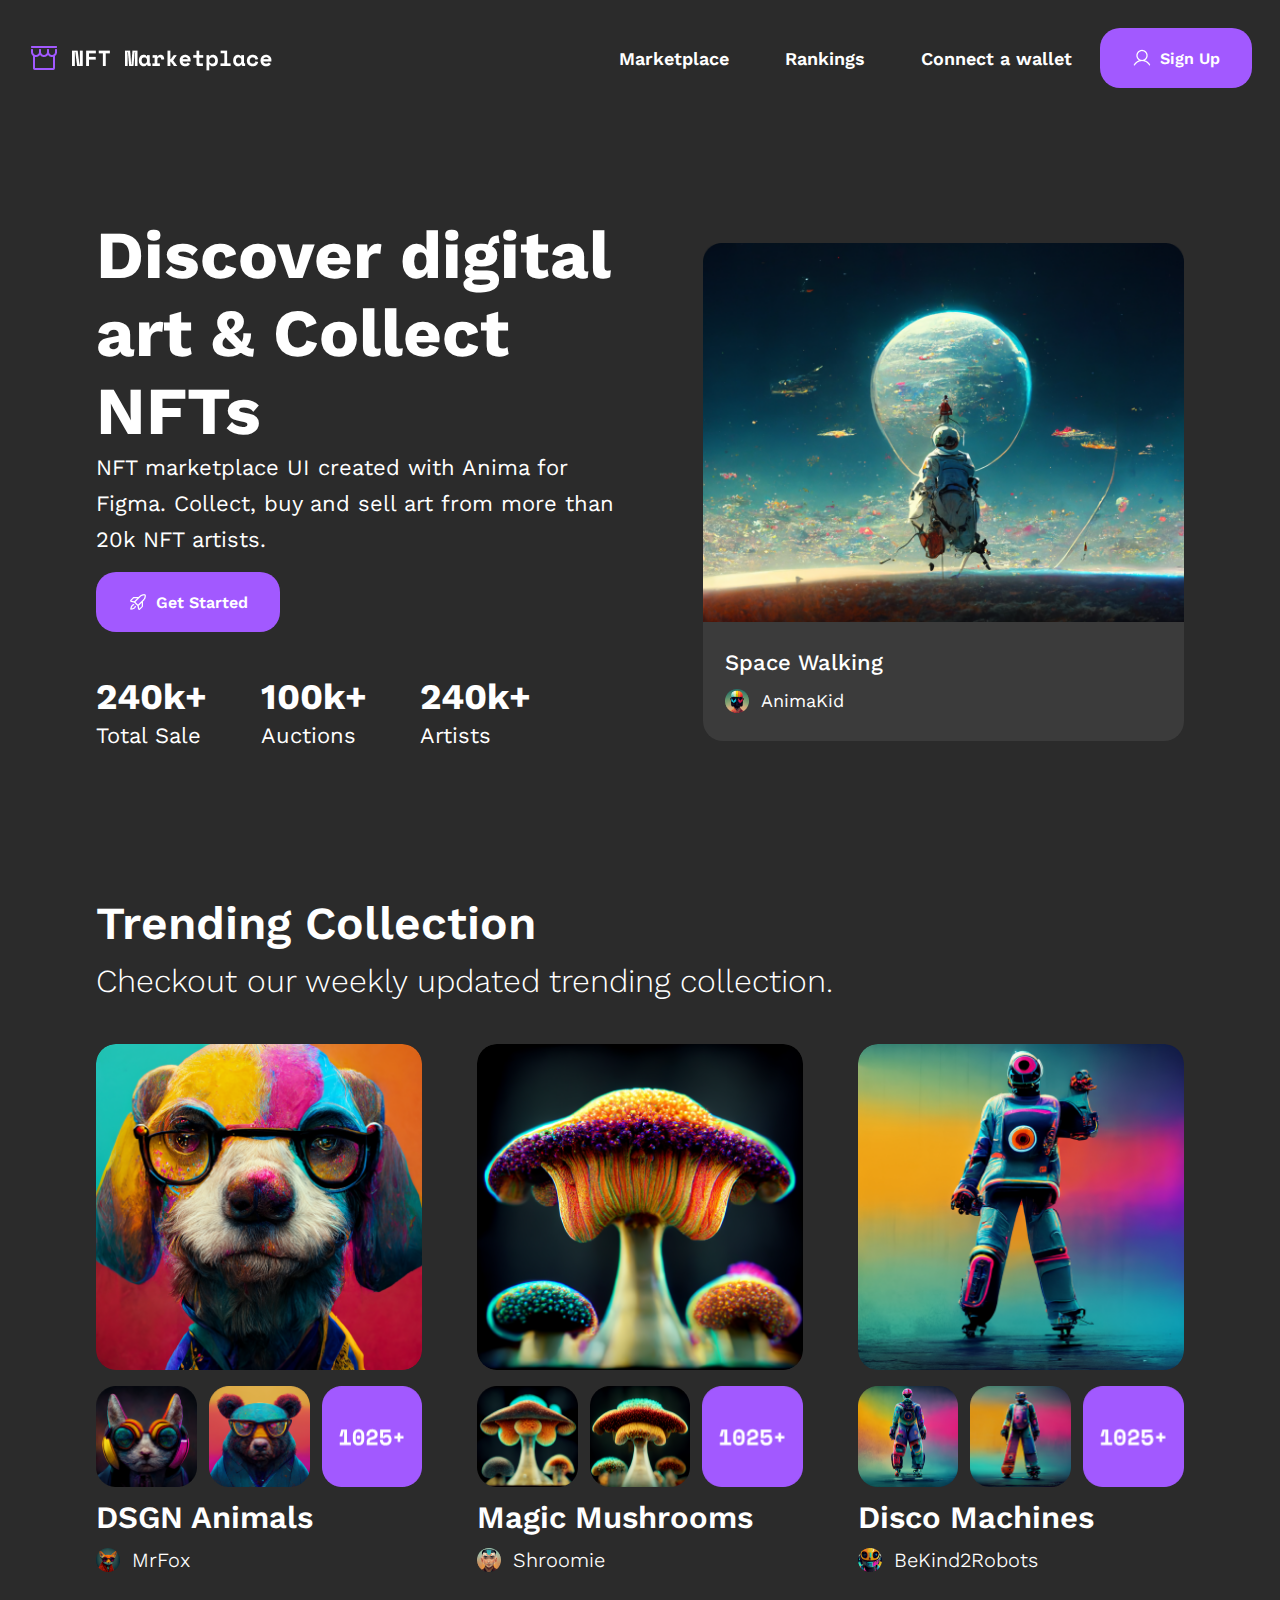
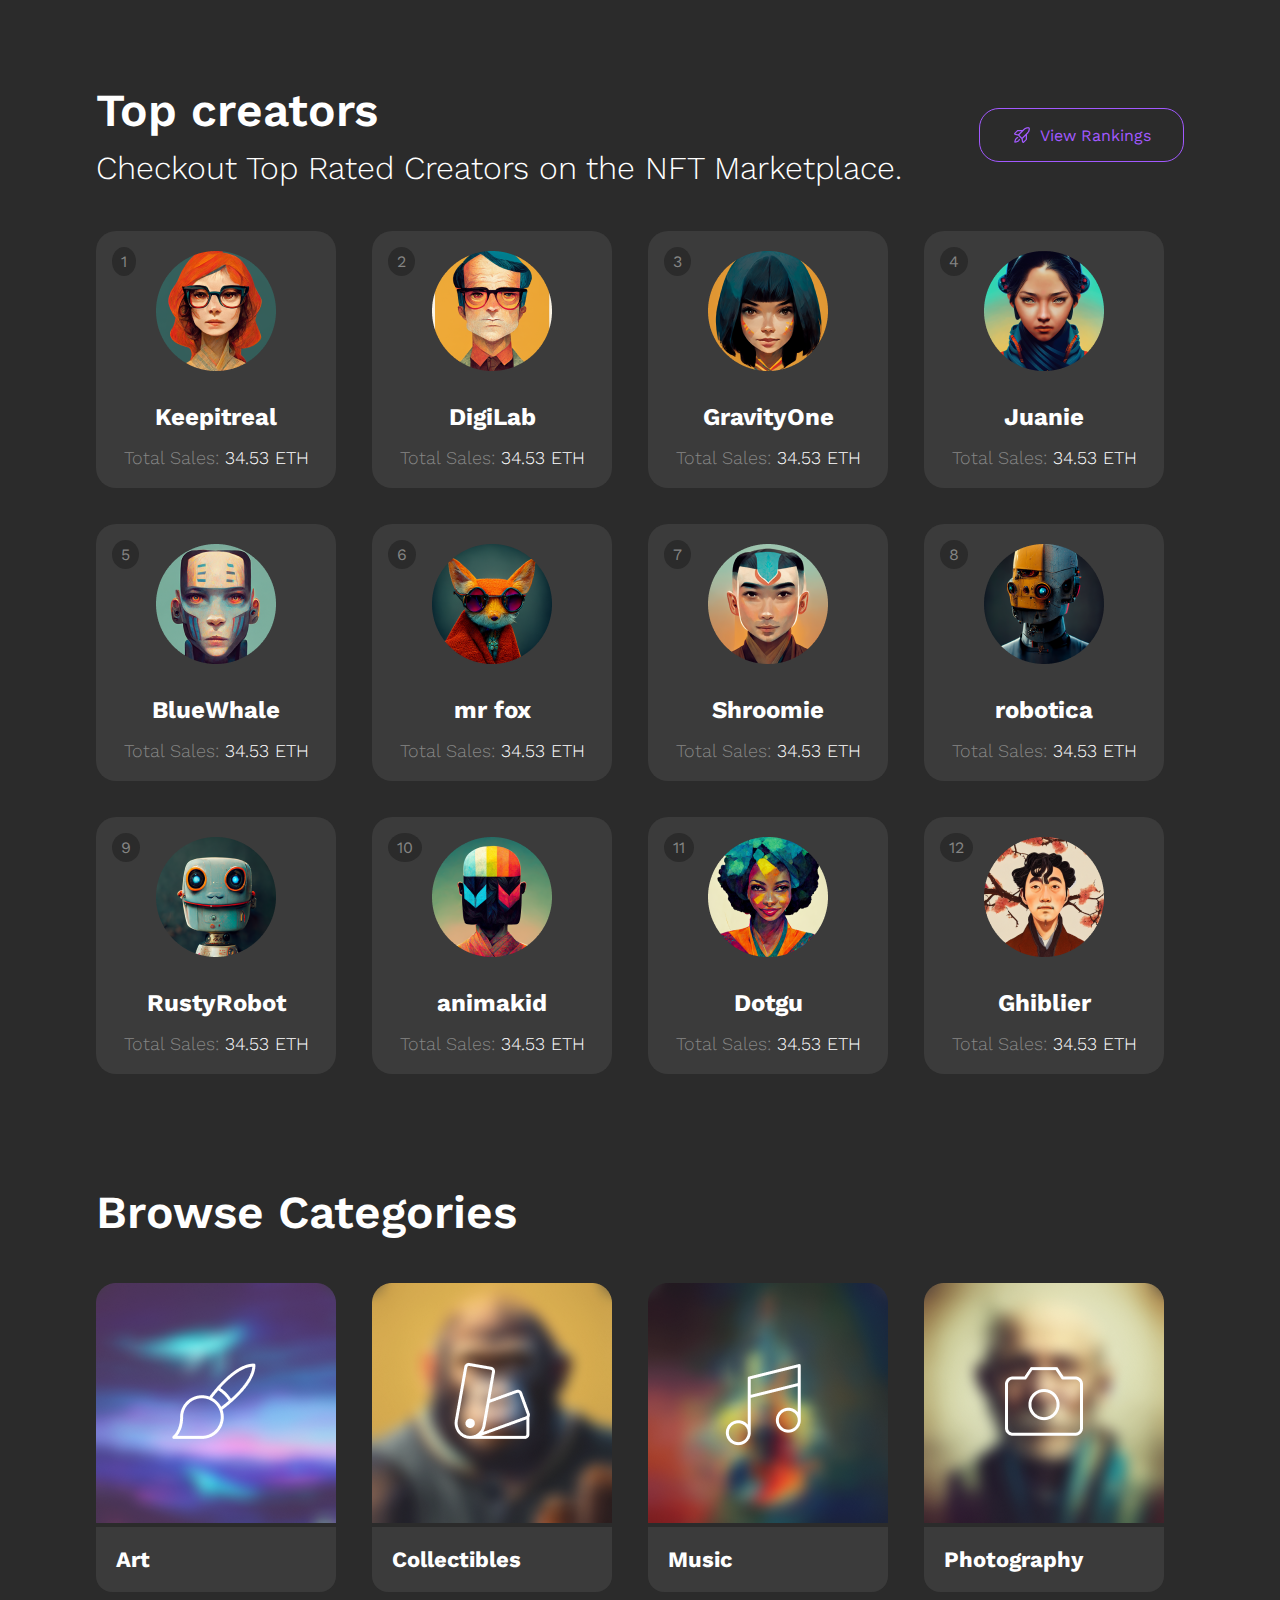
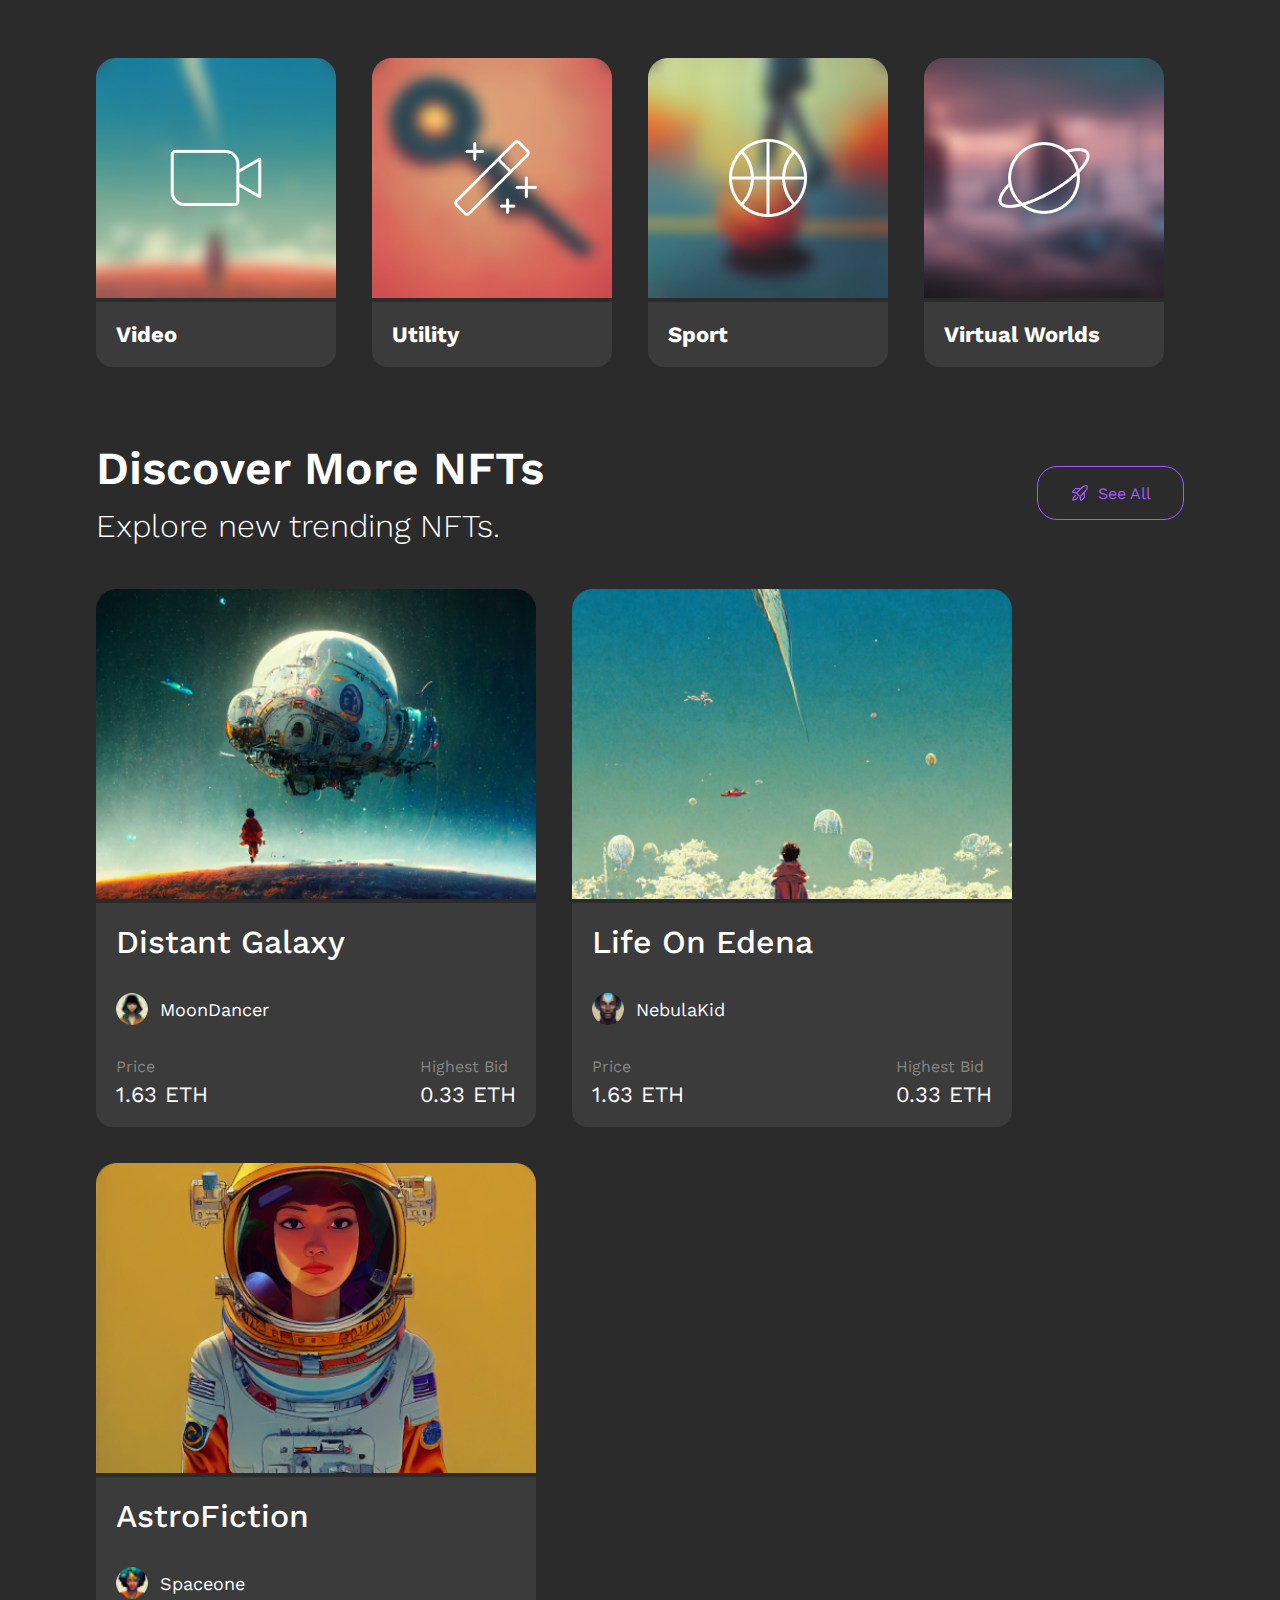
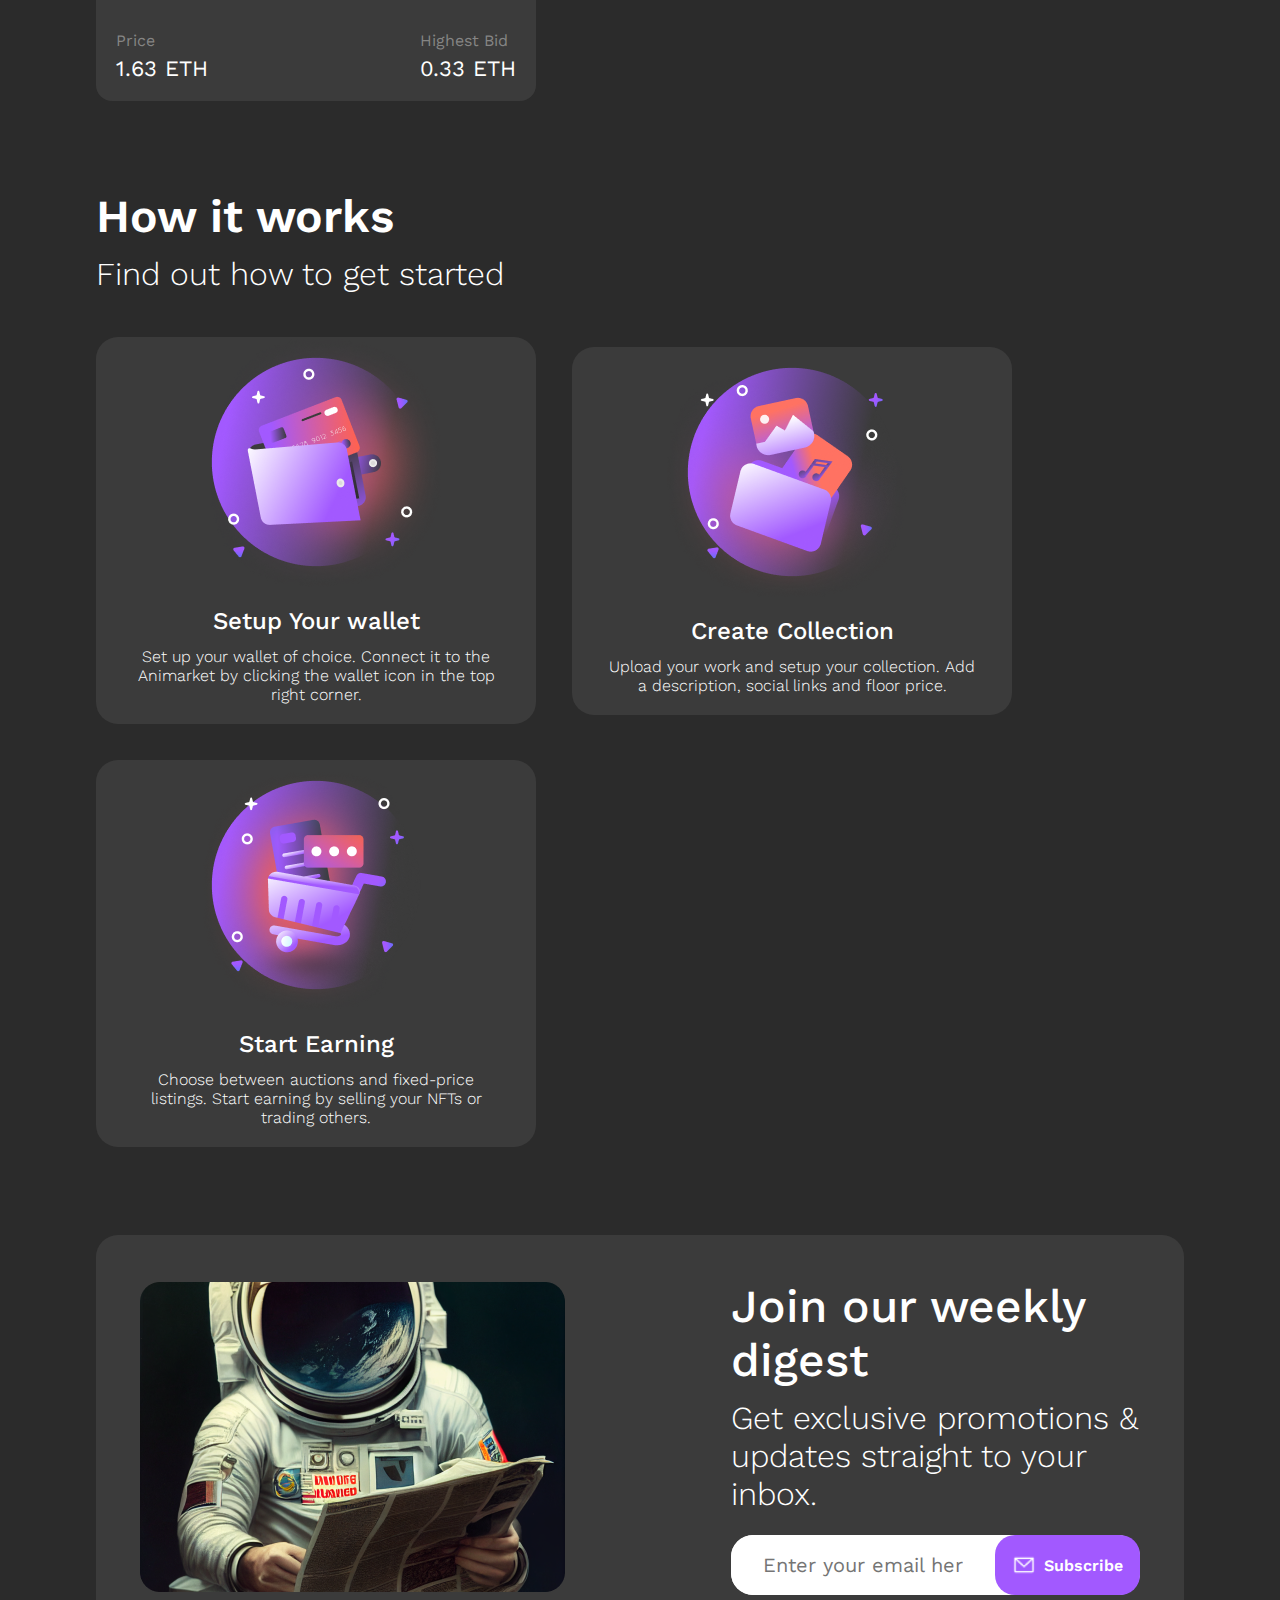
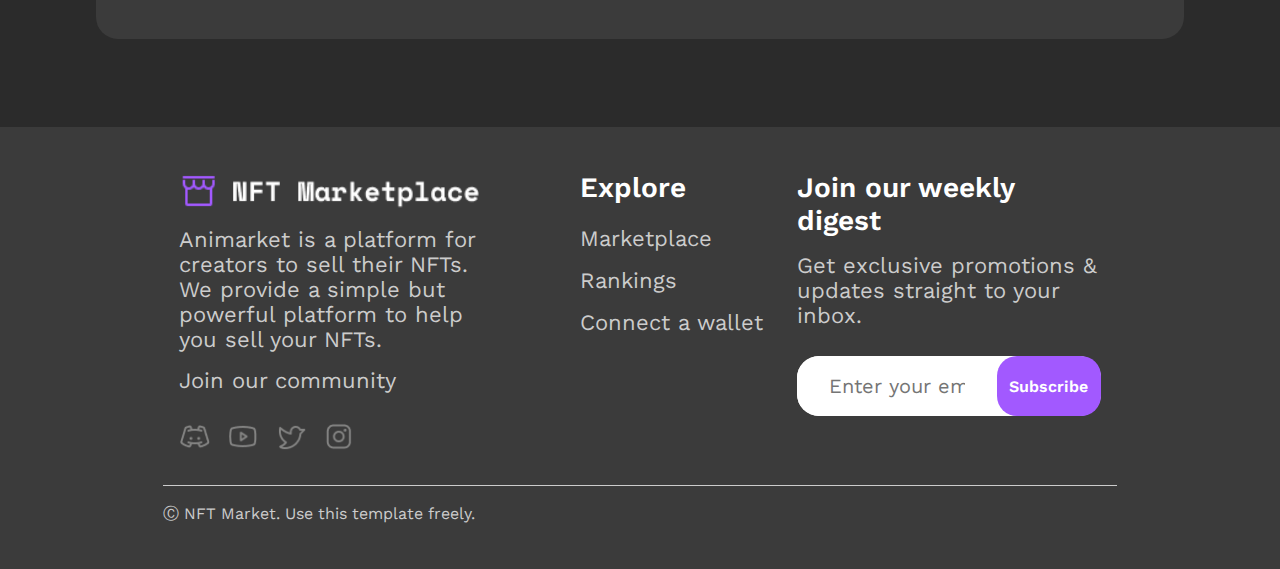
==== commit fefdd514: "create wallet and create account added" ====
--- a/index.html
+++ b/index.html
@@ -341,5 +341,4 @@
   </footer>
 </body>
 <script src="./script.js"></script>
-
 </html>--- a/style.css
+++ b/style.css
@@ -493,7 +493,7 @@
 }
 
 .discover-nfts .content .card {
-    width: 450px;
+    width: 440px;
     transition: all 0.3s ease;
     cursor: pointer;
 }
@@ -585,7 +585,7 @@
 }
 
 .how-works .content .card {
-    width: 450px;
+    width: 440px;
     transition: all 0.3s ease;
     cursor: pointer;
     background-color: var(--blur-back);
@@ -827,4 +827,115 @@
     font-size: 16px;
     font-weight: normal;
     width: 80%;
+}
+
+/* create-account */
+
+.create-account{
+    display: flex;
+    justify-content: flex-start;
+    align-items: center;
+    gap: 140px;
+    padding: 32px 0;
+    width: 100%;
+}
+
+.create-account img{
+    width: 40%;
+    height: auto;
+    object-fit: contain;
+}
+
+.create-account form{
+    display: flex;
+    flex-direction: column;
+    gap: 22px;
+    width: 100%;
+    max-width: 600px;
+    background-color: transparent;
+    border-radius: 22px;
+    padding: 32px;
+}
+
+.create-account form h1{
+    font-size: 67px;
+    font-weight: 600;
+    color: #fff;
+}
+
+.create-account form p{
+    font-size: 22px;
+    font-weight: normal;
+    color: #cccccc;
+    line-height: 38px;
+}
+
+.create-account form input{
+    width: 100%;
+    border-radius: 22px;
+    color: #2B2B2B;
+    border: none;
+    outline: none;
+    font-size: 20px;
+    font-weight: normal;
+    background-color: var(--white-color);
+    padding: 0 22px;
+    height: 60px;
+}   
+
+.create-account form button{
+    font-size: 22px;
+    width: 100%;
+    height: 60px;
+}
+
+.create-account form .myInput{
+    display: flex;
+    align-items: center;
+    background-color: var(--white-color);
+    border-radius: 100px;
+    padding: 0 32px;
+    height: 60px;
+}
+
+.create-account form .myInput img{
+    width: 24px;
+    height: 24px;
+    object-fit: contain;
+}
+
+.wallets{
+    display: flex;
+    flex-direction: column;
+    gap: 12px;
+    margin-top: 32px;
+    width: 100%;
+    max-width: 600px;
+}
+
+
+.wallets .wallet {
+    display: flex;
+    align-items: center;
+    justify-content: start;
+    border: 2px solid var(--pri-color);
+    gap: 12px;
+    width: 350px;
+    height: 80px;
+    border-radius: 22px;
+    background-color: var(--blur-back);
+    padding: 0 22px 0px 44px;
+    cursor: pointer;
+}
+
+.wallets .wallet img{
+    width: 44px;
+    height: 44px;
+    object-fit: contain;
+}
+
+.wallets .wallet p{
+    font-size: 22px;
+    font-weight: 550;
+    color: var(--white-color);
 }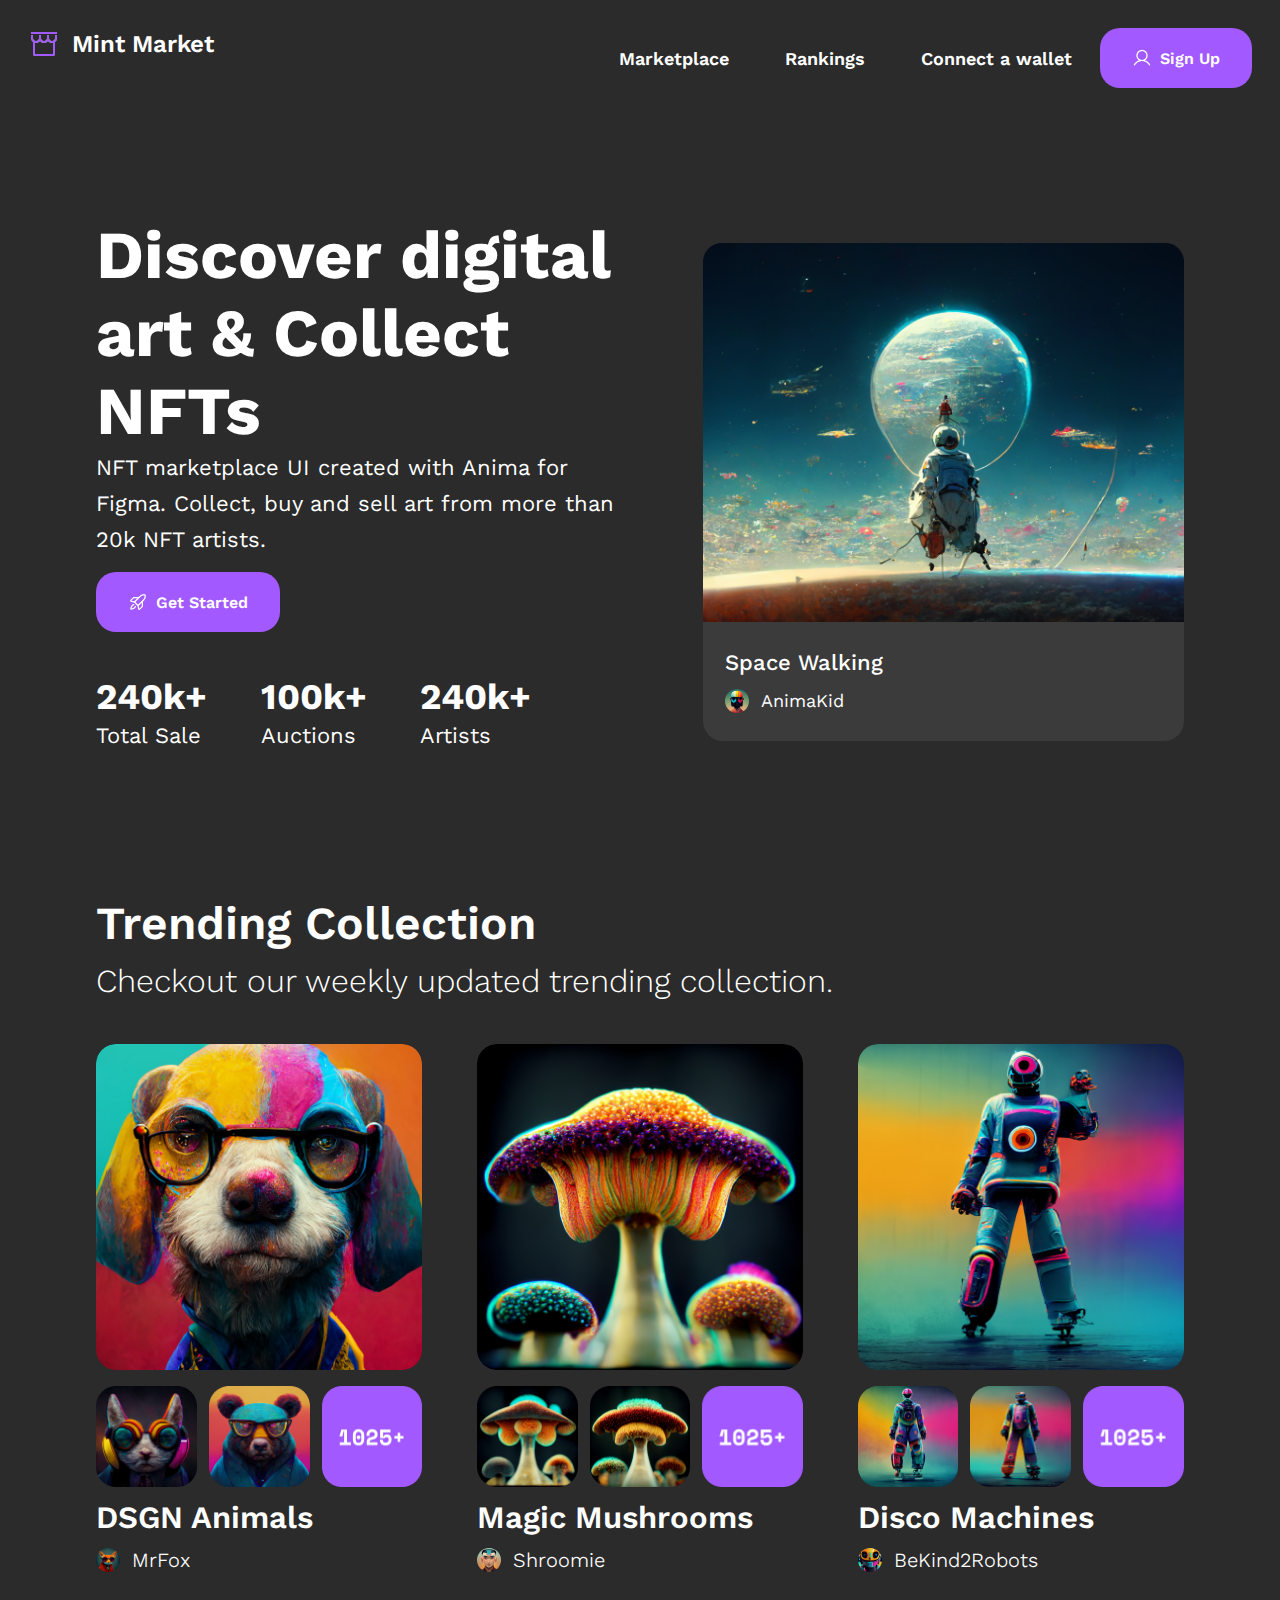
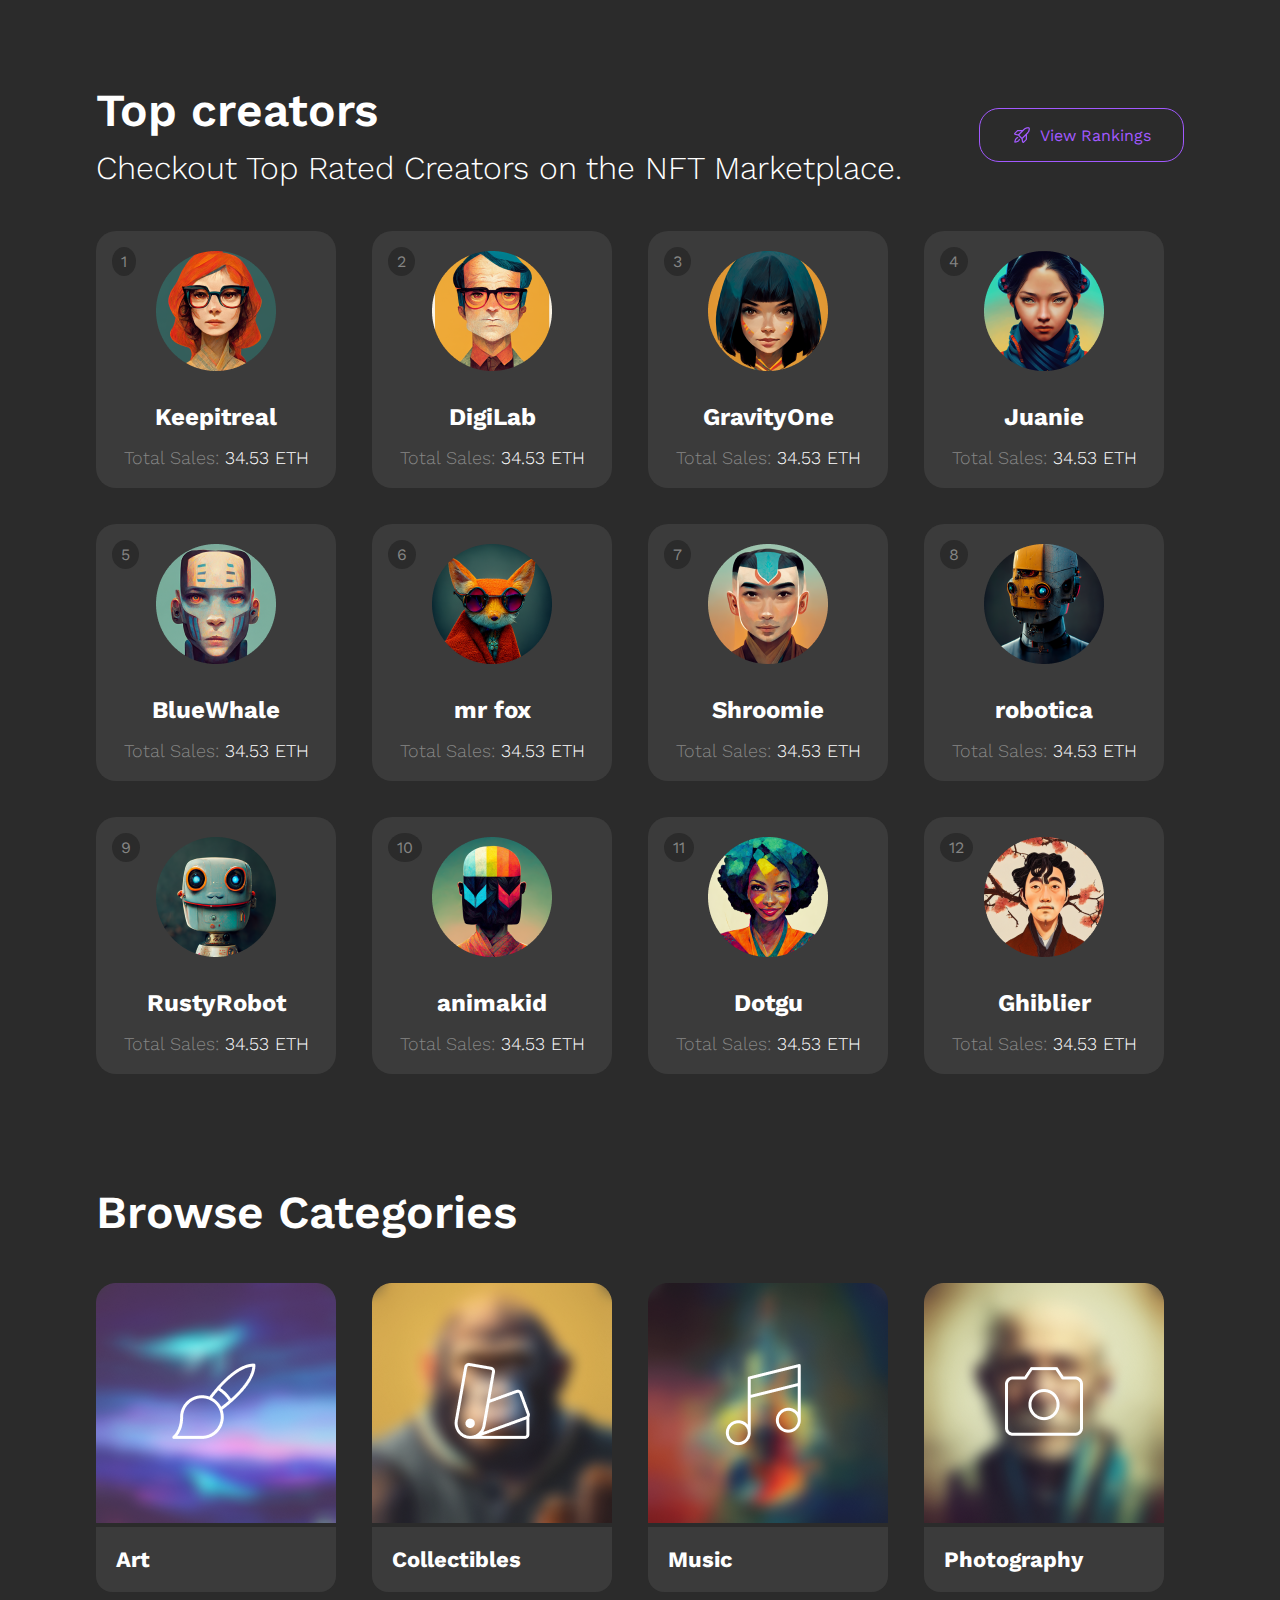
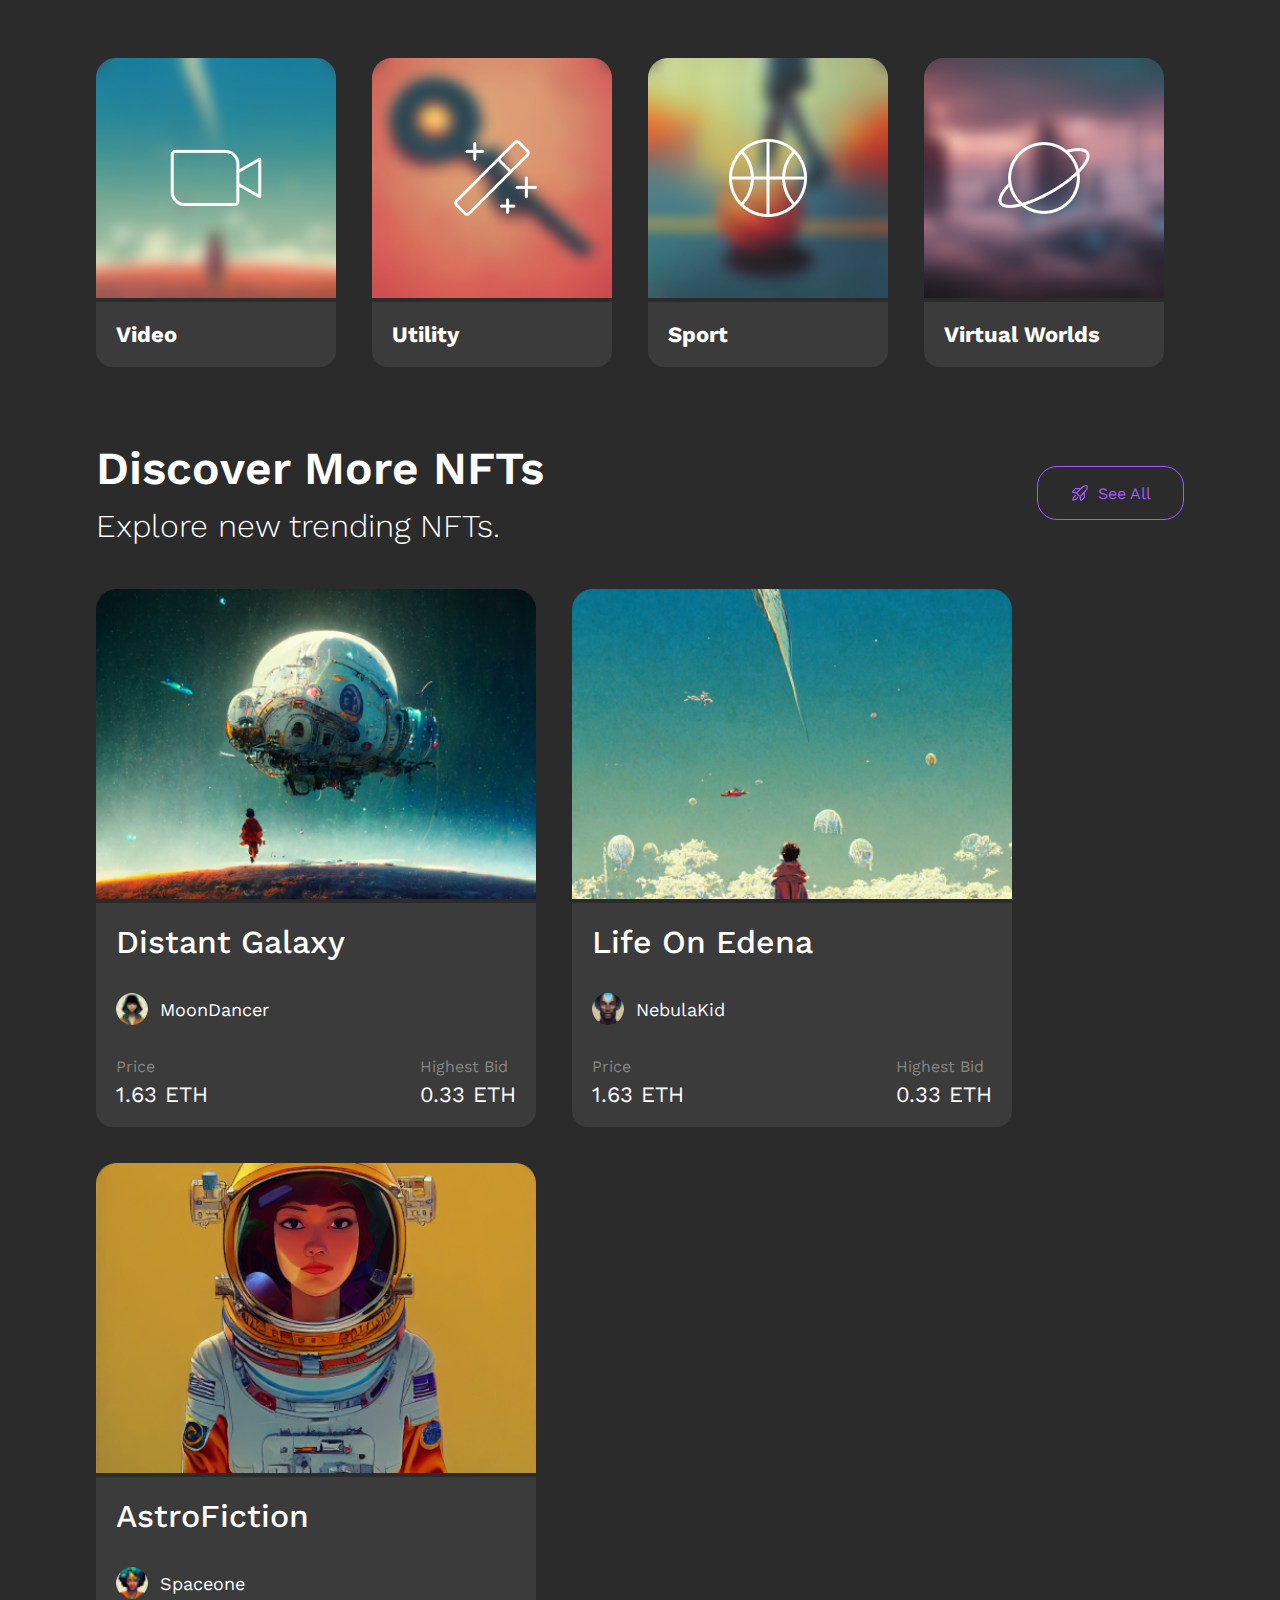
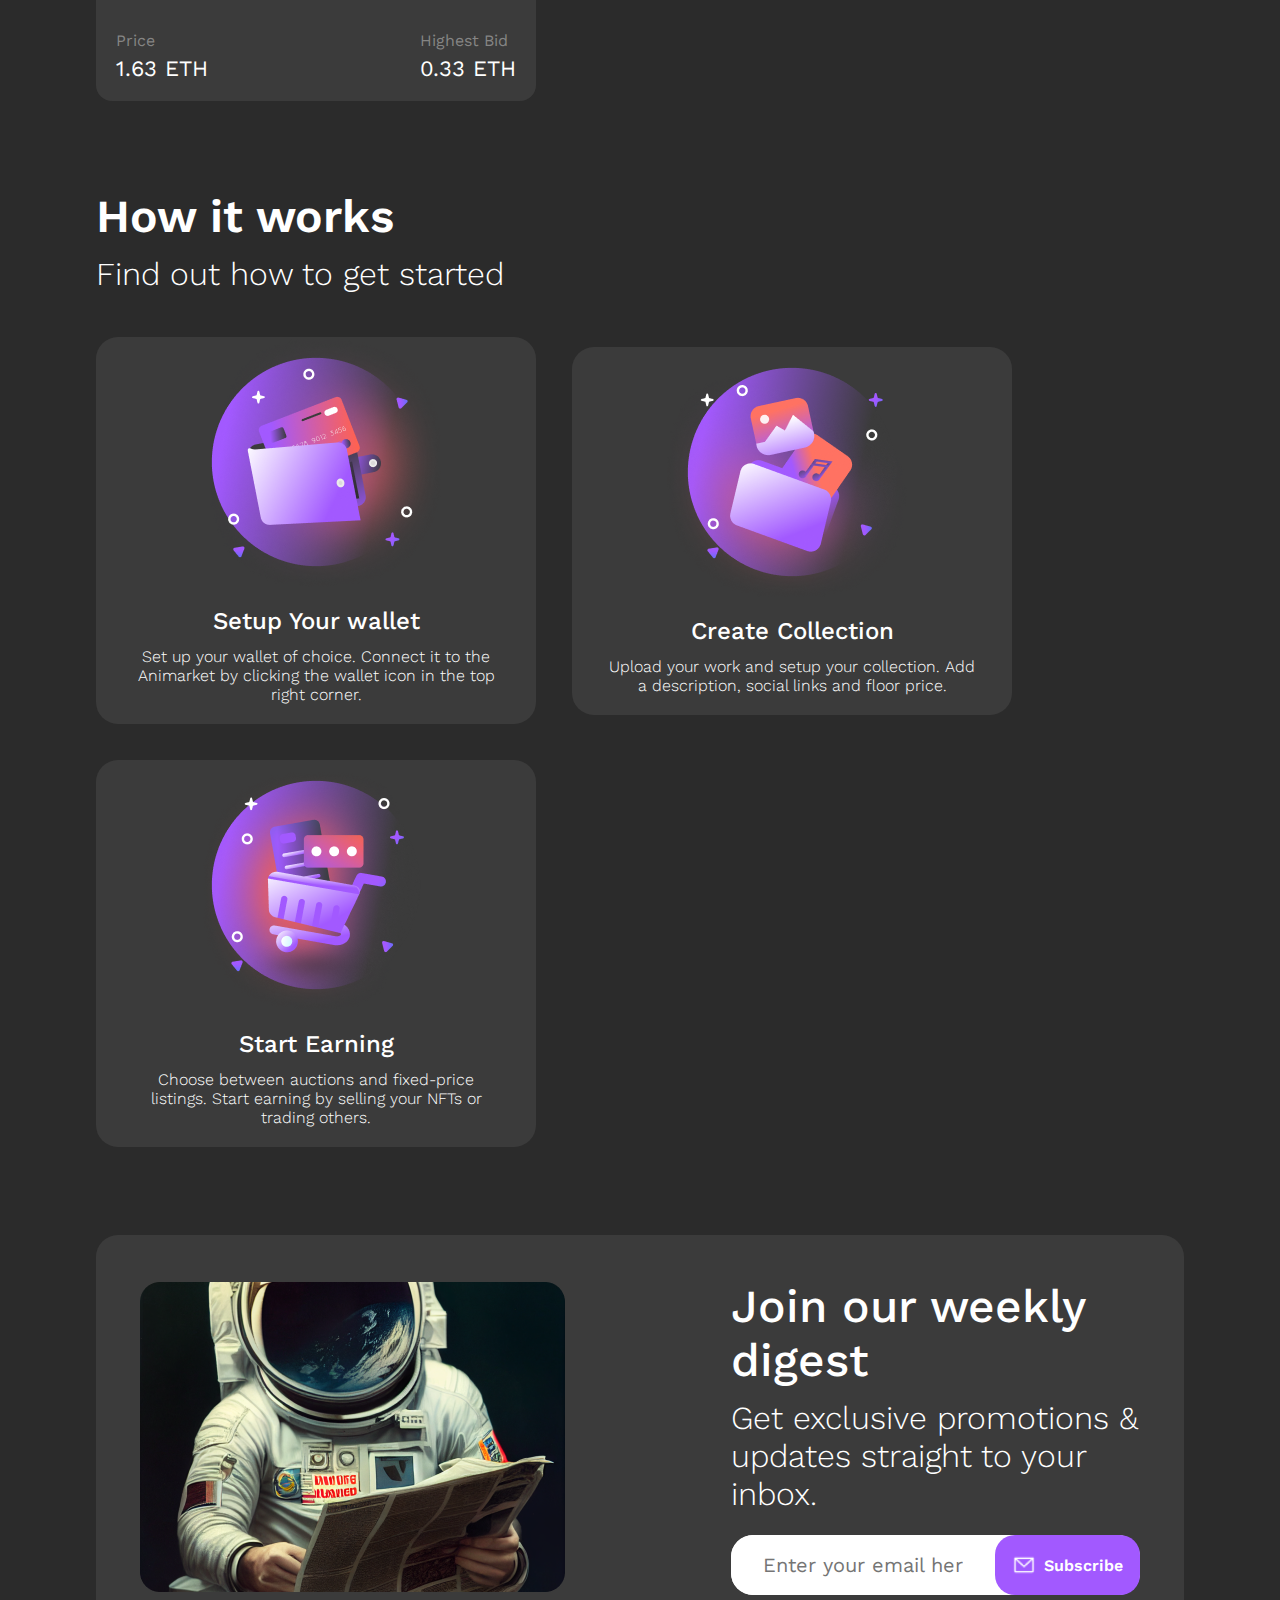
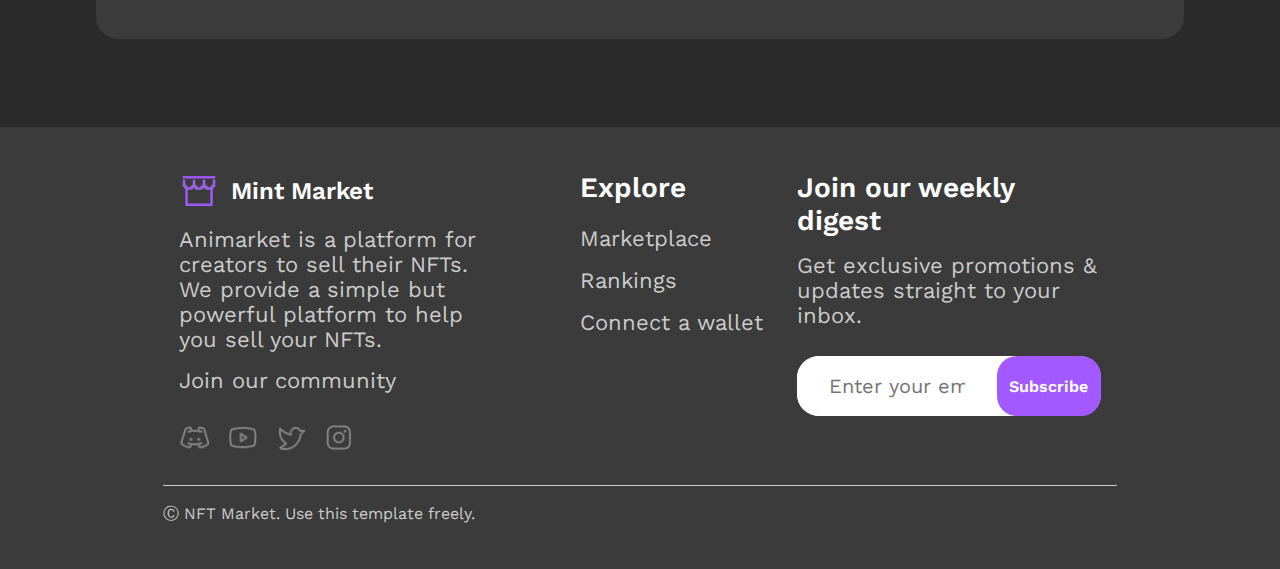
==== commit c5431763: "web complete" ====
--- a/index.html
+++ b/index.html
@@ -10,14 +10,19 @@
 
 <body>
   <header class="header">
-    <img src="./assets/logo.png" alt="logo" />
-
+    <div> <a href="/index.html"><img src="./assets/logo.png" alt="logo" /> <span>Mint Market</span></a></div>
     <nav>
       <ul>
-        <li>Marketplace</li>
-        <li>Rankings</li>
-        <li>Connect a wallet</li>
-        <button><img src="./assets/User.png" alt="" /> Sign Up</button>
+        <a href="/marketplace.html">
+          <li>Marketplace</li>
+        </a>
+        <a href="/top-creators.html">
+          <li>Rankings</li>
+        </a>
+        <a href="/wallet.html">
+          <li>Connect a wallet</li>
+        </a>
+        <button onclick="window.location.href = '/create-account.html';"><img src="./assets/User.png" alt="" /> Sign Up</button>
       </ul>
     </nav>
   </header>
@@ -175,7 +180,7 @@
 
       <div class="content">
 
-        <div class="card">
+        <div class="card" onclick="window.location.href = '/nft-detail.html';">
           <img src="./assets/discover-1.png" alt="discover-1">
           <div class="info">
             <h4>Distant Galaxy</h4>
@@ -198,7 +203,7 @@
         </div>
 
 
-        <div class="card">
+        <div class="card" onclick="window.location.href = '/nft-detail.html';">
           <img src="./assets/discover-2.png" alt="discover-2">
           <div class="info">
             <h4>Life On Edena</h4>
@@ -220,7 +225,7 @@
           </div>
         </div>
 
-        <div class="card">
+        <div class="card" onclick="window.location.href = '/nft-detail.html';">
           <img src="./assets/discover-3.png" alt="discover-3">
           <div class="info">
             <h4>AstroFiction</h4>
@@ -293,18 +298,21 @@
         </form>
       </div>
     </section>
-  
+
   </main>
   <footer>
 
     <div class="top">
       <div class="first">
-        <img src="./assets/logo.png" alt="logo">
+        <div class="logo">
+          <img src="./assets/logo.png" alt="logo">
+          <span>Mint Market</span>
+        </div>
         <p>Animarket is a platform for creators to sell their NFTs. We provide a simple but powerful platform to
           help you sell your NFTs.</p>
-  
+
         <h5>Join our community</h5>
-  
+
         <div class="social">
           <img src="./assets/DiscordLogo.png" alt="instagram">
           <img src="./assets/YoutubeLogo.png" alt="facebook">
@@ -341,4 +349,5 @@
   </footer>
 </body>
 <script src="./script.js"></script>
+
 </html>--- a/style.css
+++ b/style.css
@@ -45,7 +45,18 @@
     z-index: 999;
 }
 
-header img {
+header div a{
+    display: flex;
+    align-items: center;
+    gap: 12px;
+}
+
+header div a span {
+    font-size: 24px;
+    font-weight: 600;
+}
+
+header div a img {
 
     object-fit: contain;
 }
@@ -105,6 +116,10 @@
     main {
         max-width: 85%;
     }
+}
+
+.active {
+    color: var(--pri-color) !important;
 }
 
 main .hero {
@@ -456,7 +471,7 @@
     font-size: 22px;
 }
 
-.discover-nfts{
+.discover-nfts {
     width: 100%;
     margin: 44px 0;
 }
@@ -531,14 +546,14 @@
     font-size: 18px;
 }
 
-.discover-nfts .content .card .info .about img{
+.discover-nfts .content .card .info .about img {
     width: 32px;
     height: 32px;
     border-radius: 50%;
     object-fit: cover;
 }
 
-.discover-nfts .content .card .info .price{
+.discover-nfts .content .card .info .price {
     display: flex;
     justify-content: space-between;
     align-items: center;
@@ -546,18 +561,19 @@
     font-weight: 500;
 }
 
-.discover-nfts .content .card .info .price div .priceHeading{
+.discover-nfts .content .card .info .price div .priceHeading {
     font-size: 16px;
     font-weight: 400;
     color: #858584;
 }
 
-.discover-nfts .content .card .info .price div .priceInfo{
-        font-size: 22px;
-        margin-top: 6px;
-        font-weight: 400;
-}
-.how-works{
+.discover-nfts .content .card .info .price div .priceInfo {
+    font-size: 22px;
+    margin-top: 6px;
+    font-weight: 400;
+}
+
+.how-works {
     width: 100%;
     margin: 44px 0;
 }
@@ -600,7 +616,7 @@
 .how-works .content .card img {
     object-fit: contain;
     width: 250px;
-    height: 250px;    
+    height: 250px;
 }
 
 .how-works .content .card .info {
@@ -621,7 +637,7 @@
     padding: 0 16px;
 }
 
-.join-us{
+.join-us {
     background-color: var(--blur-back);
     padding: 44px;
     border-radius: 22px;
@@ -633,18 +649,18 @@
     gap: 166px;
 }
 
-.join-us div h1{
+.join-us div h1 {
     font-size: 46px;
     font-weight: 500;
 }
 
-.join-us div p{
+.join-us div p {
     font-size: 32px;
     font-weight: 300;
     margin: 12px 0;
 }
 
-.join-us form{
+.join-us form {
     margin-top: 22px;
     display: flex;
     width: 100%;
@@ -654,7 +670,7 @@
 }
 
 
-.join-us form input{
+.join-us form input {
     width: 100%;
     border-radius: 22px;
     color: #2B2B2B;
@@ -666,11 +682,11 @@
     padding: 0 32px;
 }
 
-.join-us form button{
+.join-us form button {
     width: 250px;
 }
 
-.join-us form button img{
+.join-us form button img {
     object-fit: contain;
     width: 24px;
     height: auto;
@@ -703,6 +719,21 @@
     color: #858584;
     width: 33%;
 
+}
+
+footer .top .first .logo {
+    display: flex;
+    align-items: center;
+    gap: 12px;
+    cursor: pointer;
+    font-weight: 600;
+}
+
+
+footer .top .first .logo img {
+    width: 40px;
+    height: auto;
+    object-fit: contain;
 }
 
 footer .top .first h5 {
@@ -782,7 +813,7 @@
     font-size: 24px;
     color: #858584;
     width: 33%;
-}   
+}
 
 footer .top .third h5 {
     font-size: 28px;
@@ -806,7 +837,7 @@
 }
 
 
-footer .top .third form input{
+footer .top .third form input {
     width: 100%;
     border-radius: 22px;
     color: #2B2B2B;
@@ -819,7 +850,7 @@
 }
 
 footer .bottom {
-    border-top: 1px solid #cccccc ;
+    border-top: 1px solid #cccccc;
     margin-top: 32px;
     padding-top: 18px;
     display: flex;
@@ -831,7 +862,7 @@
 
 /* create-account */
 
-.create-account{
+.create-account {
     display: flex;
     justify-content: flex-start;
     align-items: center;
@@ -840,13 +871,13 @@
     width: 100%;
 }
 
-.create-account img{
+.create-account img {
     width: 40%;
     height: auto;
     object-fit: contain;
 }
 
-.create-account form{
+.create-account form {
     display: flex;
     flex-direction: column;
     gap: 22px;
@@ -857,20 +888,20 @@
     padding: 32px;
 }
 
-.create-account form h1{
+.create-account form h1 {
     font-size: 67px;
     font-weight: 600;
     color: #fff;
 }
 
-.create-account form p{
+.create-account form p {
     font-size: 22px;
     font-weight: normal;
     color: #cccccc;
     line-height: 38px;
 }
 
-.create-account form input{
+.create-account form input {
     width: 100%;
     border-radius: 22px;
     color: #2B2B2B;
@@ -881,15 +912,15 @@
     background-color: var(--white-color);
     padding: 0 22px;
     height: 60px;
-}   
-
-.create-account form button{
+}
+
+.create-account form button {
     font-size: 22px;
     width: 100%;
     height: 60px;
 }
 
-.create-account form .myInput{
+.create-account form .myInput {
     display: flex;
     align-items: center;
     background-color: var(--white-color);
@@ -898,13 +929,13 @@
     height: 60px;
 }
 
-.create-account form .myInput img{
+.create-account form .myInput img {
     width: 24px;
     height: 24px;
     object-fit: contain;
 }
 
-.wallets{
+.wallets {
     display: flex;
     flex-direction: column;
     gap: 12px;
@@ -928,14 +959,501 @@
     cursor: pointer;
 }
 
-.wallets .wallet img{
+.wallets .wallet img {
     width: 44px;
     height: 44px;
     object-fit: contain;
 }
 
-.wallets .wallet p{
+.wallets .wallet p {
     font-size: 22px;
     font-weight: 550;
     color: var(--white-color);
+}
+
+.top-artists {
+    text-align: left;
+    width: 100%;
+}
+
+.top-artists h1 {
+    font-size: 67px;
+    font-weight: 600;
+    width: 100%;
+    color: #fff;
+}
+
+.top-artists p {
+    width: 100%;
+    font-size: 22px;
+    margin-top: 12px;
+    font-weight: normal;
+    color: #cccccc;
+    line-height: 38px;
+}
+
+.top-artists .artist-header {
+    display: grid;
+    grid-template-columns: 0.5fr 5fr 2fr 2fr 2fr;
+    border: 2px solid #3B3B3B;
+    border-radius: 22px;
+    gap: 12px;
+    width: 100%;
+    margin-top: 12px;
+    padding: 16px;
+}
+
+.top-artists .artist-header p {
+    color: #858584;
+    font-size: 18px;
+    padding: 0 10px;
+    font-weight: normal;
+    margin: 0;
+}
+
+
+.top-artists .artists {
+    display: grid;
+    grid-template-columns: 0.5fr 5fr 2fr 2fr 2fr;
+    padding: 16px 0;
+    width: 100%;
+    margin-top: 12px;
+}
+
+.top-artists .artists .artist {
+    display: contents;
+    background-color: var(--blur-back) !important;
+    border-radius: 22px;
+    cursor: pointer;
+    padding: 16px 0;
+    transition: all 0.3s ease;
+}
+
+.top-artists .artists .artist .index {
+    border-top-left-radius: 22px;
+    border-bottom-left-radius: 22px;
+}
+
+.top-artists .artists .artist .volume {
+    border-top-right-radius: 22px;
+    border-bottom-right-radius: 22px;
+}
+
+.top-artists .artists .artist p,
+.top-artists .artists .artist .artist-info {
+    display: flex;
+    padding: 10px 16px;
+    align-items: center;
+    gap: 12px;
+    font-size: 20px;
+    font-weight: 350;
+    color: var(--white-color);
+    background-color: #3B3B3B;
+    margin: 0;
+    margin-bottom: 16px;
+}
+
+.top-artists .artists .artist .artist-info p {
+    font-weight: 550;
+}
+
+.top-artists .artists .artist .change {
+    color: #00AC4F;
+}
+
+.top-artists .artists .artist img {
+    width: 52px;
+    height: 52px;
+    object-fit: cover;
+    border-radius: 50%;
+}
+
+.hero-market {
+    margin: 44px 0;
+    width: 80%;
+
+}
+
+.hero-market h1 {
+    font-size: 67px;
+    font-weight: 600;
+    width: 100%;
+    color: #fff;
+}
+
+.hero-market p {
+    width: 100%;
+    font-size: 22px;
+    margin-top: 12px;
+    font-weight: normal;
+    color: #cccccc;
+    line-height: 38px;
+}
+
+.hero-market form {
+    margin-top: 44px;
+    display: flex;
+    align-items: center;
+    justify-content: space-between;
+    width: 100%;
+    border: 2px solid #3B3B3B;
+    border-radius: 22px;
+    padding: 13px 16px;
+    background-color: transparent;
+    gap: 12px;
+}
+
+.hero-market form input {
+    width: 100%;
+    border: none;
+    outline: none;
+    background-color: transparent;
+    color: #fff;
+    font-size: 18px;
+}
+
+.hero-market form button {
+    border: none;
+    outline: none;
+    display: flex;
+    justify-content: center;
+    align-items: center;
+    cursor: pointer;
+    background-color: transparent;
+}
+
+
+.market-main {
+    background-color: var(--blur-back);
+    width: 100%;
+    display: flex;
+    justify-content: center;
+
+}
+
+
+.market {
+    padding: 44px;
+    display: flex;
+    justify-content: start;
+    flex-wrap: wrap;
+    gap: 36px;
+    width: 80%;
+}
+
+.market .market-content {
+    display: flex;
+    justify-content: flex-start;
+    align-items: center;
+    flex-wrap: wrap;
+    gap: 36px;
+    margin-top: 44px;
+}
+
+.market .market-content .card {
+    width: 440px;
+    transition: all 0.3s ease;
+    cursor: pointer;
+}
+
+.market .market-content .card:hover {
+    transform: scale(1.1);
+}
+
+.market .market-content .card img {
+    object-fit: cover;
+    width: 100%;
+    margin: 0;
+}
+
+.market .market-content .card .info {
+    width: 100%;
+    background-color: #2B2B2B;
+    padding: 20px;
+    margin: 0;
+    border-bottom-right-radius: 16px;
+    border-bottom-left-radius: 16px;
+}
+
+
+.market .market-content .card .info h4 {
+    font-size: 32px;
+    font-weight: 500;
+}
+
+.market .market-content .card .info .about {
+    display: flex;
+    align-items: center;
+    margin: 32px 0;
+    gap: 12px;
+    font-size: 18px;
+}
+
+.market .market-content .card .info .about img {
+    width: 32px;
+    height: 32px;
+    border-radius: 50%;
+    object-fit: cover;
+}
+
+.market .market-content .card .info .price {
+    display: flex;
+    justify-content: space-between;
+    align-items: center;
+    font-size: 22px;
+    font-weight: 500;
+}
+
+.market .market-content .card .info .price div .priceHeading {
+    font-size: 16px;
+    font-weight: 400;
+    color: #858584;
+}
+
+.market .market-content .card .info .price div .priceInfo {
+    font-size: 22px;
+    margin-top: 6px;
+    font-weight: 400;
+}
+
+.detail-header {
+    width: 100%;
+}
+
+.detail-header img {
+    width: 100%;
+    height: 60vh;
+    object-fit: cover;
+}
+
+
+.nft-info {
+    display: flex;
+    justify-content: space-between;
+    align-items: flex-start;
+    margin: 44px 0;
+    width: 80%;
+    gap: 12px;
+}
+
+.nft-info .left {
+    width: 60%;
+}
+
+.nft-info .left h2 {
+    font-size: 46px;
+    margin-bottom: 12px;
+    font-weight: 600;
+}
+
+.nft-info .left p {
+    font-size: 18px;
+    margin-bottom: 12px;
+    font-weight: normal;
+    color: var(--white-color);
+    line-height: 38px;
+}
+
+.nft-info .left b {
+    font-size: 18px;
+    margin-top: 12px;
+    color: #858584;
+    font-weight: 600;
+    line-height: 38px;
+}
+
+.nft-info .left .creator {
+    display: flex;
+    align-items: center;
+    gap: 12px;
+    margin: 12px 0;
+}
+
+.nft-info .left .creator img {
+    width: 40px;
+    height: 40px;
+    border-radius: 50%;
+    object-fit: cover;
+}
+
+.nft-info .left .creator span {
+    font-size: 18px;
+    font-weight: 500;
+}
+
+.nft-info .left .tags {
+    display: flex;
+    align-items: center;
+    gap: 12px;
+    margin: 12px 0;
+}
+
+.nft-info .left .tags button {
+    padding: 8px 14px;
+    background-color: var(--blur-back);
+    border: none;
+    border-radius: 12px;
+    color: var(--white-color);
+    font-size: 14px;
+}
+
+.nft-info .right {
+    width: 40%;
+    display: flex;
+    flex-direction: column;
+    align-items: flex-end;
+}
+
+.box {
+    background-color: var(--blur-back);
+    padding: 20px;
+    border-radius: 16px;
+    width: fit-content;
+    display: flex;
+    flex-direction: column;
+    align-items: center;
+    gap: 12px;
+}
+
+.box p {
+    font-size: 22px;
+    font-weight: normal;
+    color: var(--white-color);
+    line-height: 38px;
+}
+
+.box .timer {
+    display: flex;
+    align-items: center;
+    gap: 18px;
+    margin: 12px 0;
+}
+
+.box .timer .my-time {
+    display: flex;
+    flex-direction: column;
+    align-items: center;
+    gap: 0;
+    margin: 0;
+    padding: 0;
+}
+
+.box .timer .my-time p {
+    font-size: 44px;
+    font-weight: 500;
+}
+
+.box .timer .my-time span {
+    font-size: 14px;
+    font-weight: 500;
+    margin-top: 6px;
+    color: #cccccc;
+}
+
+.colons{
+    color: #cccccc;
+    font-size: 44px;
+    margin-top: -22px;
+}
+
+.related-nfts{
+    max-width: 80%;
+    margin: 44px 0;
+    display: flex;
+    align-items: center;
+    flex-wrap: wrap;
+    gap: 36px;
+}
+
+.related-nfts h2{
+    width: 100%;
+    font-size: 46px;
+    font-weight: 600;
+}
+
+.more-nfts{
+    width: 100%;
+    display: flex;
+    align-items: center;
+    gap: 36px;
+    flex-wrap: wrap;
+}
+
+.more-nfts .content {
+    display: flex;
+    justify-content: flex-start;
+    align-items: center;
+    flex-wrap: wrap;
+    gap: 36px;
+    margin-top: 44px;
+}
+
+.more-nfts .content .card {
+    width: 440px;
+    transition: all 0.3s ease;
+    cursor: pointer;
+}
+
+.more-nfts .content .card:hover {
+    transform: scale(1.1);
+}
+
+.more-nfts .content .card img {
+    object-fit: cover;
+    width: 100%;
+    margin: 0;
+}
+
+.more-nfts .content .card .info {
+    width: 100%;
+    background-color: var(--blur-back);
+    padding: 20px;
+    margin: 0;
+    border-bottom-right-radius: 16px;
+    border-bottom-left-radius: 16px;
+}
+
+
+.more-nfts .content .card .info h4 {
+    font-size: 32px;
+    font-weight: 500;
+}
+
+.more-nfts .content .card .info .about {
+    display: flex;
+    align-items: center;
+    margin: 32px 0;
+    gap: 12px;
+    font-size: 18px;
+}
+
+.more-nfts .content .card .info .about img {
+    width: 32px;
+    height: 32px;
+    border-radius: 50%;
+    object-fit: cover;
+}
+
+.more-nfts .content .card .info .price {
+    display: flex;
+    justify-content: space-between;
+    align-items: center;
+    font-size: 22px;
+    font-weight: 500;
+}
+
+.more-nfts .content .card .info .price div .priceHeading {
+    font-size: 16px;
+    font-weight: 400;
+    color: #858584;
+}
+
+.more-nfts .content .card .info .price div .priceInfo {
+    font-size: 22px;
+    margin-top: 6px;
+    font-weight: 400;
+}
+
+a {
+    text-decoration: none;
 }